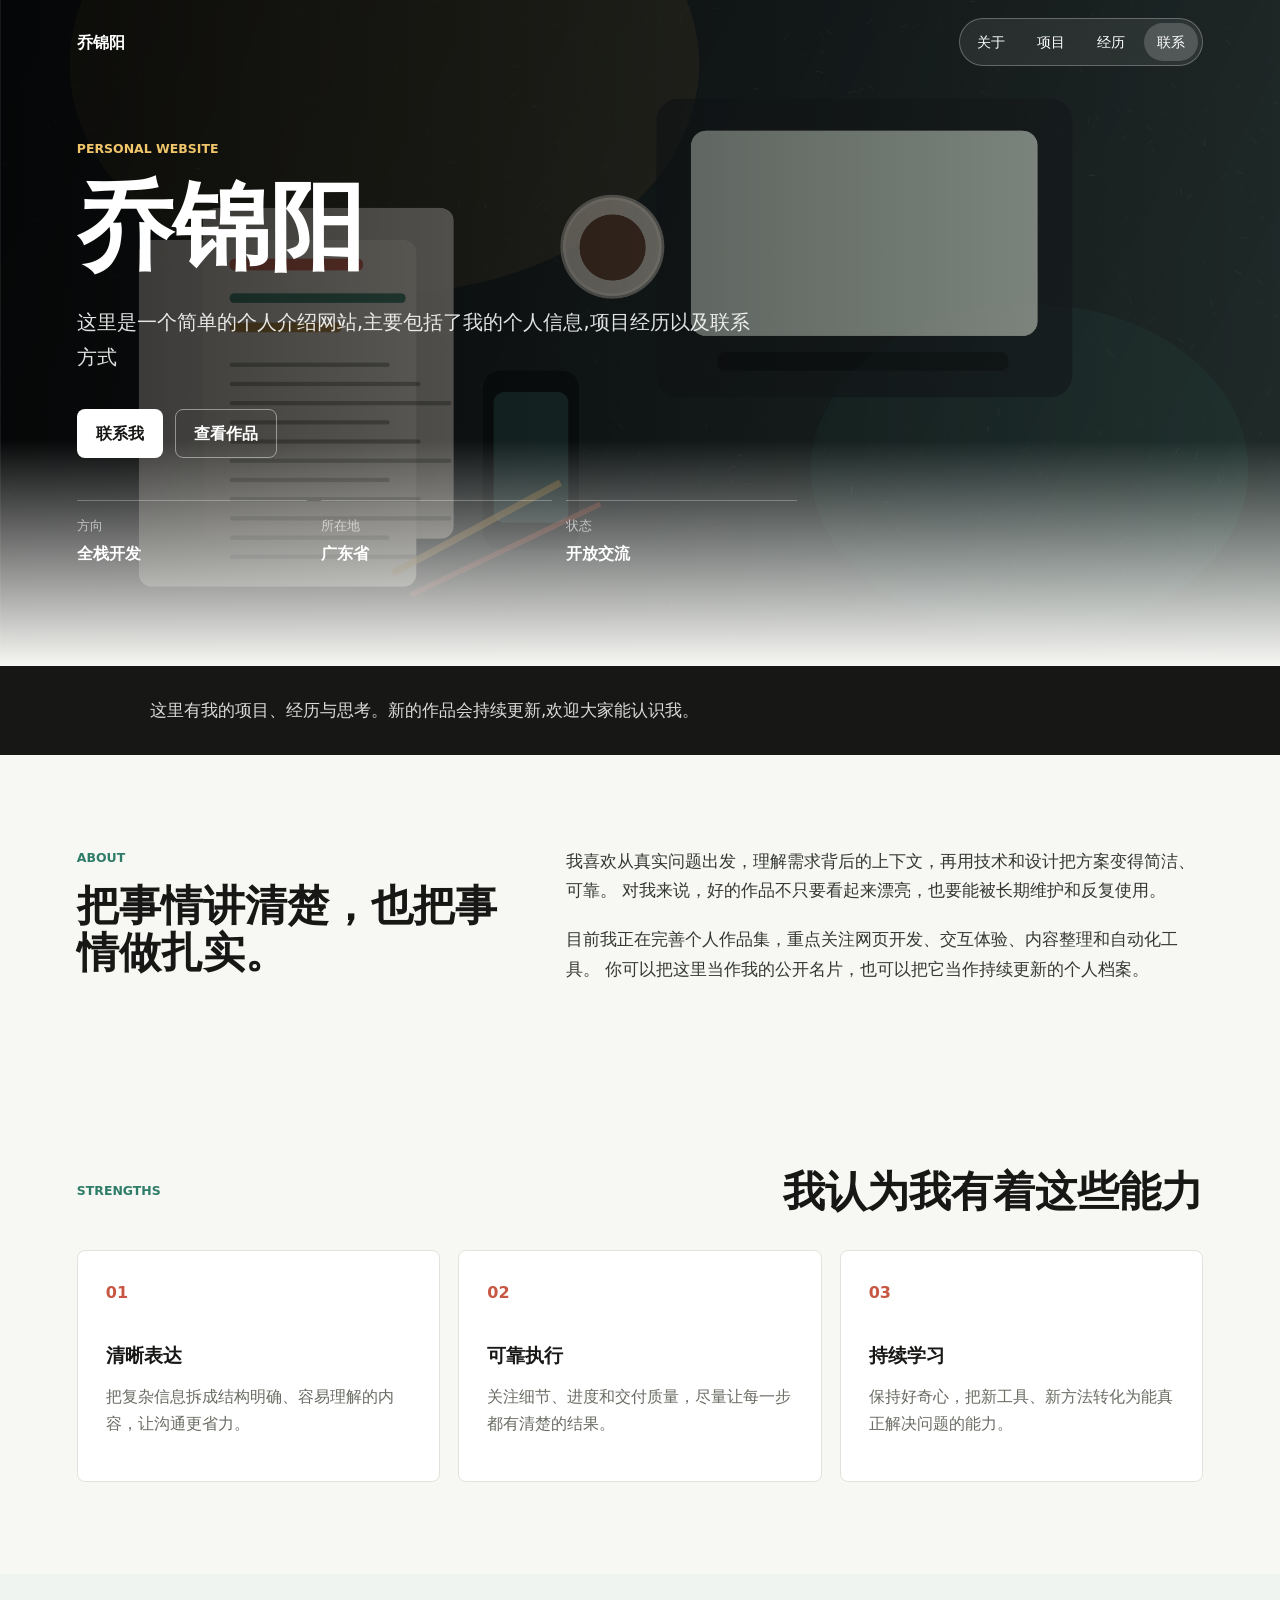
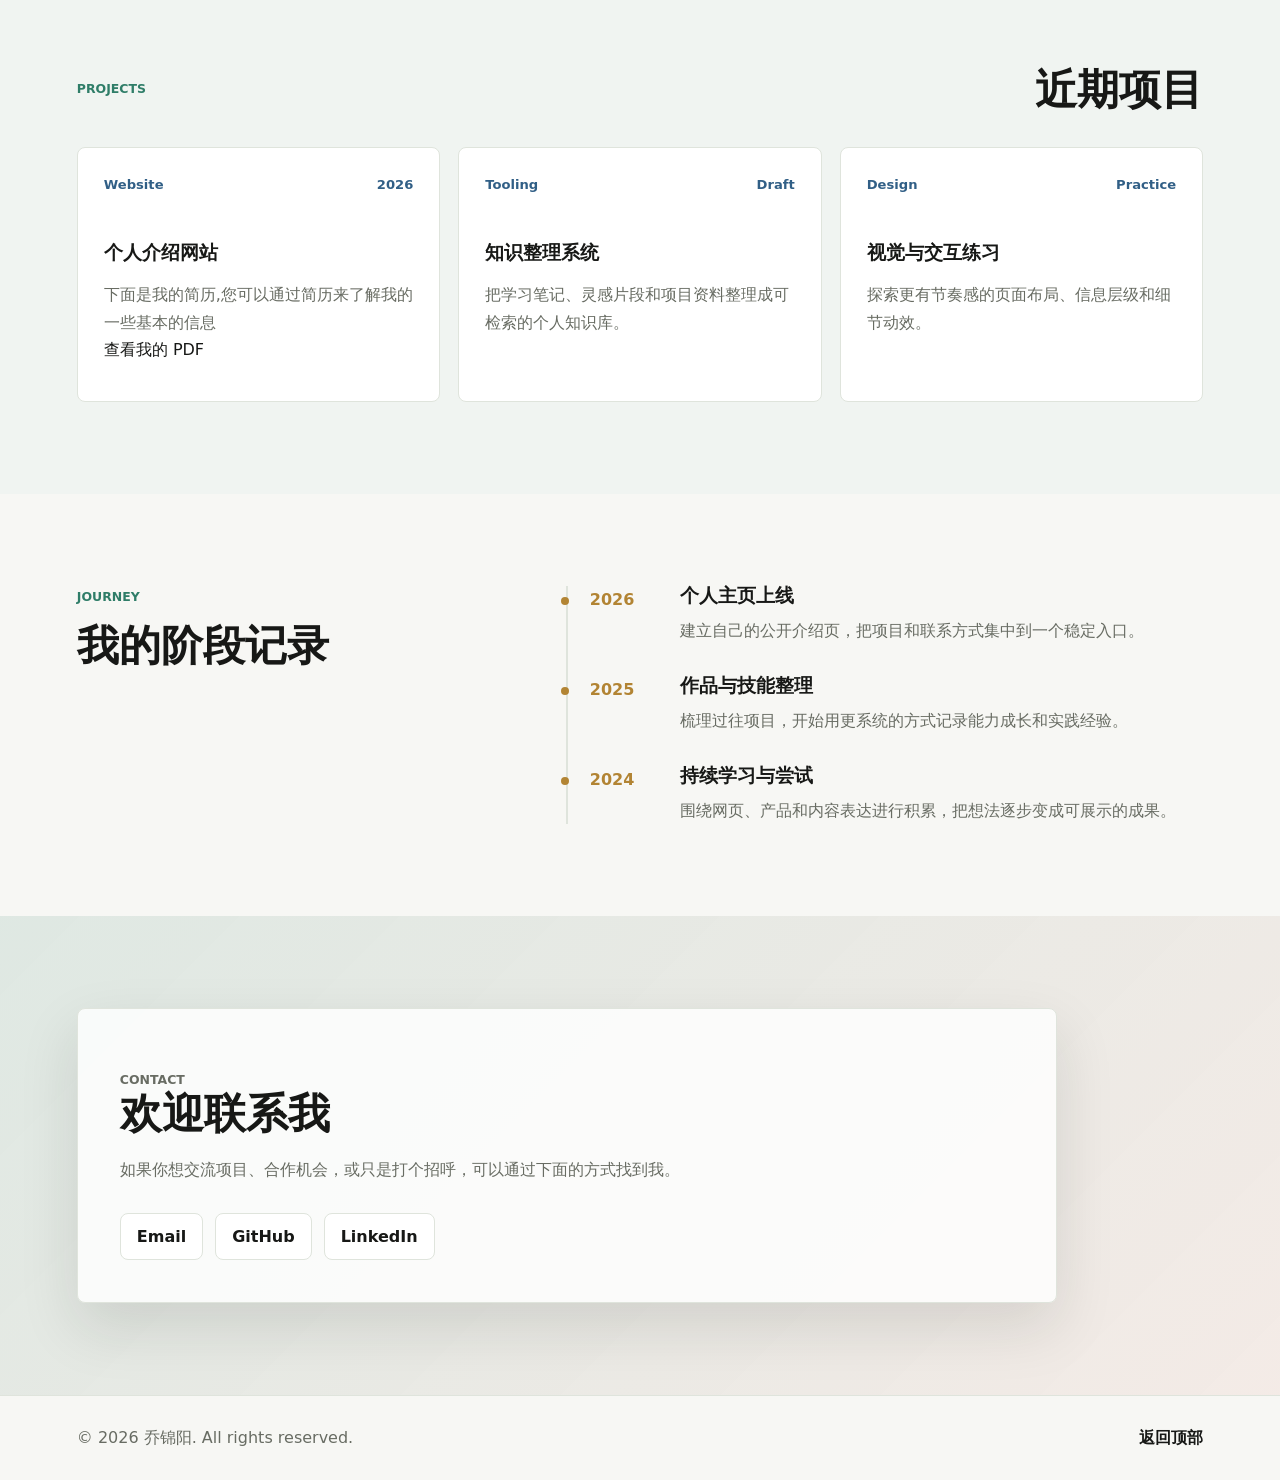
==== index.html @ 8ae3326e "修改文字" ====
<!doctype html>
<html lang="zh-CN">
  <head>
    <meta charset="UTF-8" />
    <meta name="viewport" content="width=device-width, initial-scale=1.0" />
    <meta
      name="description"
      content="乔锦阳的个人介绍网站，展示个人简介、项目经历和联系方式。"
    />
    <title>乔锦阳 | 个人介绍</title>
    <link rel="stylesheet" href="styles.css" />
  </head>
  <body>
    <header class="site-header">
      <a class="brand" href="#top" aria-label="回到首页">乔锦阳</a>
      <nav class="site-nav" aria-label="主导航">
        <a href="#about">关于</a>
        <a href="#projects">项目</a>
        <a href="#journey">经历</a>
        <a href="#contact">联系</a>
      </nav>
    </header>

    <main id="top">
      <section class="hero" aria-labelledby="hero-title">
        <div class="hero__content">
          <p class="eyebrow">Personal Website</p>
          <h1 id="hero-title">乔锦阳</h1>
          <p class="hero__lead">
            这里是一个简单的个人介绍网站,主要包括了我的个人信息,项目经历以及联系方式
          </p>
          <div class="hero__actions" aria-label="主要操作">
            <a class="button button--primary" href="#contact">联系我</a>
            <a class="button button--ghost" href="#projects">查看作品</a>
          </div>
          <dl class="quick-facts" aria-label="个人概览">
            <div>
              <dt>方向</dt>
              <dd>全栈开发</dd>
            </div>
            <div>
              <dt>所在地</dt>
              <dd>广东省</dd>
            </div>
            <div>
              <dt>状态</dt>
              <dd>开放交流</dd>
            </div>
          </dl>
        </div>
      </section>

      <section class="intro-band" aria-label="一句话介绍">
        <p>
          这里有我的项目、经历与思考。新的作品会持续更新,欢迎大家能认识我。
        </p>
      </section>

      <section class="section section--split" id="about" aria-labelledby="about-title">
        <div>
          <p class="section-kicker">About</p>
          <h2 id="about-title">把事情讲清楚，也把事情做扎实。</h2>
        </div>
        <div class="prose">
          <p>
            我喜欢从真实问题出发，理解需求背后的上下文，再用技术和设计把方案变得简洁、可靠。
            对我来说，好的作品不只要看起来漂亮，也要能被长期维护和反复使用。
          </p>
          <p>
            目前我正在完善个人作品集，重点关注网页开发、交互体验、内容整理和自动化工具。
            你可以把这里当作我的公开名片，也可以把它当作持续更新的个人档案。
          </p>
        </div>
      </section>

      <section class="section" aria-labelledby="strength-title">
        <div class="section-heading">
          <p class="section-kicker">Strengths</p>
          <h2 id="strength-title">我认为我有着这些能力</h2>
        </div>
        <div class="feature-grid">
          <article class="feature-card">
            <span class="card-number">01</span>
            <h3>清晰表达</h3>
            <p>把复杂信息拆成结构明确、容易理解的内容，让沟通更省力。</p>
          </article>
          <article class="feature-card">
            <span class="card-number">02</span>
            <h3>可靠执行</h3>
            <p>关注细节、进度和交付质量，尽量让每一步都有清楚的结果。</p>
          </article>
          <article class="feature-card">
            <span class="card-number">03</span>
            <h3>持续学习</h3>
            <p>保持好奇心，把新工具、新方法转化为能真正解决问题的能力。</p>
          </article>
        </div>
      </section>

      <section class="section section--muted" id="projects" aria-labelledby="projects-title">
        <div class="section-heading">
          <p class="section-kicker">Projects</p>
          <h2 id="projects-title">近期项目</h2>
        </div>
        <div class="project-list">
          <article class="project-card">
            <div class="project-card__meta">
              <span>Website</span>
              <span>2026</span>
            </div>
            <h3>个人介绍网站</h3>
            <p>下面是我的简历,您可以通过简历来了解我的一些基本的信息</p>
             <a class="project-button" href="assets/files/乔锦阳-简历.pdf" target="_blank" rel="noreferrer">
    查看我的 PDF
  </a>
          </article>
          <article class="project-card">
            <div class="project-card__meta">
              <span>Tooling</span>
              <span>Draft</span>
            </div>
            <h3>知识整理系统</h3>
            <p>把学习笔记、灵感片段和项目资料整理成可检索的个人知识库。</p>
          </article>
          <article class="project-card">
            <div class="project-card__meta">
              <span>Design</span>
              <span>Practice</span>
            </div>
            <h3>视觉与交互练习</h3>
            <p>探索更有节奏感的页面布局、信息层级和细节动效。</p>
          </article>
        </div>
      </section>

      <section class="section section--split" id="journey" aria-labelledby="journey-title">
        <div>
          <p class="section-kicker">Journey</p>
          <h2 id="journey-title">我的阶段记录</h2>
        </div>
        <ol class="timeline">
          <li>
            <time datetime="2026">2026</time>
            <div>
              <h3>个人主页上线</h3>
              <p>建立自己的公开介绍页，把项目和联系方式集中到一个稳定入口。</p>
            </div>
          </li>
          <li>
            <time datetime="2025">2025</time>
            <div>
              <h3>作品与技能整理</h3>
              <p>梳理过往项目，开始用更系统的方式记录能力成长和实践经验。</p>
            </div>
          </li>
          <li>
            <time datetime="2024">2024</time>
            <div>
              <h3>持续学习与尝试</h3>
              <p>围绕网页、产品和内容表达进行积累，把想法逐步变成可展示的成果。</p>
            </div>
          </li>
        </ol>
      </section>

      <section class="contact-section" id="contact" aria-labelledby="contact-title">
        <div class="contact-panel">
          <p class="section-kicker">Contact</p>
          <h2 id="contact-title">欢迎联系我</h2>
          <p>
            如果你想交流项目、合作机会，或只是打个招呼，可以通过下面的方式找到我。
          </p>
          <div class="contact-links" aria-label="联系方式">
            <a href="mailto:hello@example.com">Email</a>
            <a href="https://github.com/yourname" target="_blank" rel="noreferrer">GitHub</a>
            <a href="https://www.linkedin.com/" target="_blank" rel="noreferrer">LinkedIn</a>
          </div>
        </div>
      </section>
    </main>

    <footer class="site-footer">
      <p>© <span id="year">2026</span> 乔锦阳. All rights reserved.</p>
      <a href="#top">返回顶部</a>
    </footer>

    <script src="script.js"></script>
  </body>
</html>
---- styles.css ----
:root {
  color-scheme: light;
  --ink: #171816;
  --ink-soft: #343832;
  --muted: #686c63;
  --paper: #f7f7f4;
  --surface: #ffffff;
  --surface-strong: #f0f4f1;
  --line: #dfe4dc;
  --green: #2f7d68;
  --coral: #c75642;
  --gold: #b28433;
  --blue: #315f86;
  --shadow: 0 24px 60px rgba(24, 31, 28, 0.12);
}

* {
  box-sizing: border-box;
}

html {
  scroll-behavior: smooth;
}

body {
  margin: 0;
  background: var(--paper);
  color: var(--ink);
  font-family:
    Inter,
    "Noto Sans SC",
    "Microsoft YaHei",
    system-ui,
    -apple-system,
    BlinkMacSystemFont,
    "Segoe UI",
    sans-serif;
  line-height: 1.7;
}

body::selection {
  background: rgba(47, 125, 104, 0.22);
}

a {
  color: inherit;
  text-decoration: none;
}

img {
  display: block;
  max-width: 100%;
}

.site-header {
  position: fixed;
  z-index: 20;
  top: 0;
  left: 0;
  right: 0;
  display: flex;
  align-items: center;
  justify-content: space-between;
  gap: 24px;
  padding: 18px 6vw;
  color: #fff;
  transition:
    background 180ms ease,
    color 180ms ease,
    box-shadow 180ms ease;
}

.site-header.is-scrolled {
  background: rgba(255, 255, 255, 0.92);
  color: var(--ink);
  box-shadow: 0 10px 30px rgba(29, 35, 32, 0.08);
  backdrop-filter: blur(14px);
}

.brand {
  font-size: 1rem;
  font-weight: 800;
}

.site-nav {
  display: flex;
  align-items: center;
  gap: 6px;
  padding: 4px;
  border: 1px solid rgba(255, 255, 255, 0.28);
  border-radius: 999px;
  background: rgba(255, 255, 255, 0.08);
  backdrop-filter: blur(12px);
}

.site-header.is-scrolled .site-nav {
  border-color: var(--line);
  background: rgba(255, 255, 255, 0.7);
}

.site-nav a {
  min-width: 54px;
  padding: 7px 13px;
  border-radius: 999px;
  color: currentColor;
  font-size: 0.9rem;
  text-align: center;
}

.site-nav a.is-active,
.site-nav a:hover {
  background: rgba(255, 255, 255, 0.18);
}

.site-header.is-scrolled .site-nav a.is-active,
.site-header.is-scrolled .site-nav a:hover {
  background: var(--surface-strong);
}

.hero {
  position: relative;
  min-height: 74svh;
  display: flex;
  align-items: center;
  padding: 112px 6vw 72px;
  overflow: hidden;
  color: #fff;
  background:
    linear-gradient(90deg, rgba(0, 0, 0, 0.72), rgba(0, 0, 0, 0.42) 46%, rgba(0, 0, 0, 0.08)),
    url("assets/hero-workspace.png") center / cover no-repeat;
}

.hero::after {
  content: "";
  position: absolute;
  inset: auto 0 0;
  height: 34%;
  background: linear-gradient(180deg, rgba(247, 247, 244, 0), var(--paper));
  pointer-events: none;
}

.hero__content {
  position: relative;
  z-index: 1;
  width: min(860px, 100%);
}

.eyebrow,
.section-kicker {
  margin: 0 0 14px;
  color: var(--green);
  font-size: 0.78rem;
  font-weight: 800;
  text-transform: uppercase;
  letter-spacing: 0;
}

.hero .eyebrow {
  color: #f1c66b;
}

h1,
h2,
h3,
p {
  overflow-wrap: anywhere;
}

h1,
h2,
h3 {
  margin: 0;
  line-height: 1.12;
}

h1 {
  font-size: 6rem;
  font-weight: 900;
}

h2 {
  max-width: 820px;
  font-size: 2.65rem;
  font-weight: 850;
}

h3 {
  font-size: 1.16rem;
  font-weight: 800;
}

.hero__lead {
  max-width: 680px;
  margin: 24px 0 0;
  color: rgba(255, 255, 255, 0.88);
  font-size: 1.28rem;
}

.hero__actions {
  display: flex;
  flex-wrap: wrap;
  gap: 12px;
  margin-top: 34px;
}

.button {
  display: inline-flex;
  align-items: center;
  justify-content: center;
  min-height: 46px;
  padding: 10px 18px;
  border: 1px solid transparent;
  border-radius: 8px;
  font-weight: 800;
}

.button--primary {
  background: #fff;
  color: var(--ink);
}

.button--ghost {
  border-color: rgba(255, 255, 255, 0.44);
  color: #fff;
}

.button:hover,
.contact-links a:hover,
.project-card:hover,
.feature-card:hover {
  transform: translateY(-2px);
}

.quick-facts {
  display: grid;
  grid-template-columns: repeat(3, minmax(0, 1fr));
  gap: 14px;
  max-width: 720px;
  margin: 42px 0 0;
}

.quick-facts div {
  padding-top: 14px;
  border-top: 1px solid rgba(255, 255, 255, 0.28);
}

.quick-facts dt {
  color: rgba(255, 255, 255, 0.62);
  font-size: 0.82rem;
}

.quick-facts dd {
  margin: 3px 0 0;
  color: #fff;
  font-weight: 800;
}

.intro-band {
  display: grid;
  place-items: center;
  padding: 30px 6vw;
  background: var(--ink);
  color: #fff;
}

.intro-band p {
  width: min(980px, 100%);
  margin: 0;
  color: rgba(255, 255, 255, 0.84);
  font-size: 1.05rem;
}

.section {
  padding: 92px 6vw;
}

.section--split {
  display: grid;
  grid-template-columns: minmax(240px, 0.8fr) minmax(320px, 1.2fr);
  gap: 64px;
  align-items: start;
}

.section--muted {
  background: var(--surface-strong);
}

.section-heading {
  display: flex;
  align-items: end;
  justify-content: space-between;
  gap: 24px;
  margin-bottom: 34px;
}

.prose p {
  margin: 0 0 20px;
  color: var(--ink-soft);
  font-size: 1.08rem;
}

.prose p:last-child {
  margin-bottom: 0;
}

.feature-grid {
  display: grid;
  grid-template-columns: repeat(3, minmax(0, 1fr));
  gap: 18px;
}

.feature-card,
.project-card {
  border: 1px solid var(--line);
  border-radius: 8px;
  background: var(--surface);
  box-shadow: 0 0 0 rgba(0, 0, 0, 0);
  transition:
    transform 180ms ease,
    box-shadow 180ms ease,
    border-color 180ms ease;
}

.feature-card {
  min-height: 230px;
  padding: 28px;
}

.feature-card:hover,
.project-card:hover {
  border-color: rgba(47, 125, 104, 0.28);
  box-shadow: var(--shadow);
}

.card-number {
  display: block;
  margin-bottom: 40px;
  color: var(--coral);
  font-weight: 900;
}

.feature-card p,
.project-card p,
.timeline p,
.contact-panel p {
  color: var(--muted);
}

.project-list {
  display: grid;
  grid-template-columns: repeat(3, minmax(0, 1fr));
  gap: 18px;
}

.project-card {
  min-height: 255px;
  padding: 26px;
}

.project-card__meta {
  display: flex;
  justify-content: space-between;
  gap: 16px;
  margin-bottom: 46px;
  color: var(--blue);
  font-size: 0.82rem;
  font-weight: 800;
}

.project-card p {
  margin: 18px 0 0;
}

.timeline {
  display: grid;
  gap: 0;
  margin: 0;
  padding: 0;
  list-style: none;
}

.timeline li {
  display: grid;
  grid-template-columns: 88px minmax(0, 1fr);
  gap: 24px;
  padding: 0 0 32px;
  border-left: 2px solid var(--line);
}

.timeline li:last-child {
  padding-bottom: 0;
}

.timeline time {
  position: relative;
  left: -2px;
  display: block;
  padding-left: 24px;
  color: var(--gold);
  font-weight: 900;
}

.timeline time::before {
  content: "";
  position: absolute;
  top: 11px;
  left: -5px;
  width: 8px;
  height: 8px;
  border-radius: 999px;
  background: var(--gold);
}

.timeline p {
  margin: 10px 0 0;
}

.contact-section {
  padding: 92px 6vw;
  background:
    linear-gradient(135deg, rgba(47, 125, 104, 0.12), rgba(199, 86, 66, 0.08)),
    var(--paper);
}

.contact-panel {
  max-width: 980px;
  padding: 42px;
  border: 1px solid var(--line);
  border-radius: 8px;
  background: rgba(255, 255, 255, 0.82);
  box-shadow: var(--shadow);
}

.contact-panel p {
  max-width: 660px;
  margin: 18px 0 0;
}

.contact-links {
  display: flex;
  flex-wrap: wrap;
  gap: 12px;
  margin-top: 30px;
}

.contact-links a {
  display: inline-flex;
  align-items: center;
  justify-content: center;
  min-height: 44px;
  padding: 9px 16px;
  border: 1px solid var(--line);
  border-radius: 8px;
  background: var(--surface);
  color: var(--ink);
  font-weight: 800;
  transition:
    transform 180ms ease,
    border-color 180ms ease;
}

.contact-links a:hover {
  border-color: var(--green);
}

.site-footer {
  display: flex;
  align-items: center;
  justify-content: space-between;
  gap: 20px;
  padding: 28px 6vw;
  border-top: 1px solid var(--line);
  color: var(--muted);
}

.site-footer p {
  margin: 0;
}

.site-footer a {
  color: var(--ink);
  font-weight: 800;
}

@media (max-width: 900px) {
  .site-header {
    align-items: flex-start;
    flex-direction: column;
    gap: 12px;
    padding: 14px 5vw;
  }

  .site-nav {
    width: 100%;
    overflow-x: auto;
    justify-content: space-between;
  }

  .hero {
    min-height: 78svh;
    padding: 146px 5vw 58px;
    background-position: 55% center;
  }

  h1 {
    font-size: 4rem;
  }

  h2 {
    font-size: 2.05rem;
  }

  .hero__lead {
    font-size: 1.12rem;
  }

  .section,
  .contact-section {
    padding: 68px 5vw;
  }

  .section--split {
    grid-template-columns: 1fr;
    gap: 28px;
  }

  .feature-grid,
  .project-list {
    grid-template-columns: 1fr;
  }

  .feature-card,
  .project-card {
    min-height: auto;
  }
}

@media (max-width: 560px) {
  .site-nav a {
    min-width: 48px;
    padding-inline: 10px;
    font-size: 0.84rem;
  }

  .hero {
    min-height: 82svh;
    padding-top: 142px;
  }

  h1 {
    font-size: 3rem;
  }

  h2 {
    font-size: 1.65rem;
  }

  .quick-facts {
    grid-template-columns: 1fr;
    gap: 10px;
  }

  .button,
  .contact-links a {
    width: 100%;
  }

  .timeline li {
    grid-template-columns: 72px minmax(0, 1fr);
    gap: 16px;
  }

  .contact-panel {
    padding: 28px;
  }

  .site-footer {
    align-items: flex-start;
    flex-direction: column;
  }
}

@media (prefers-reduced-motion: reduce) {
  *,
  *::before,
  *::after {
    scroll-behavior: auto !important;
    transition: none !important;
  }
}
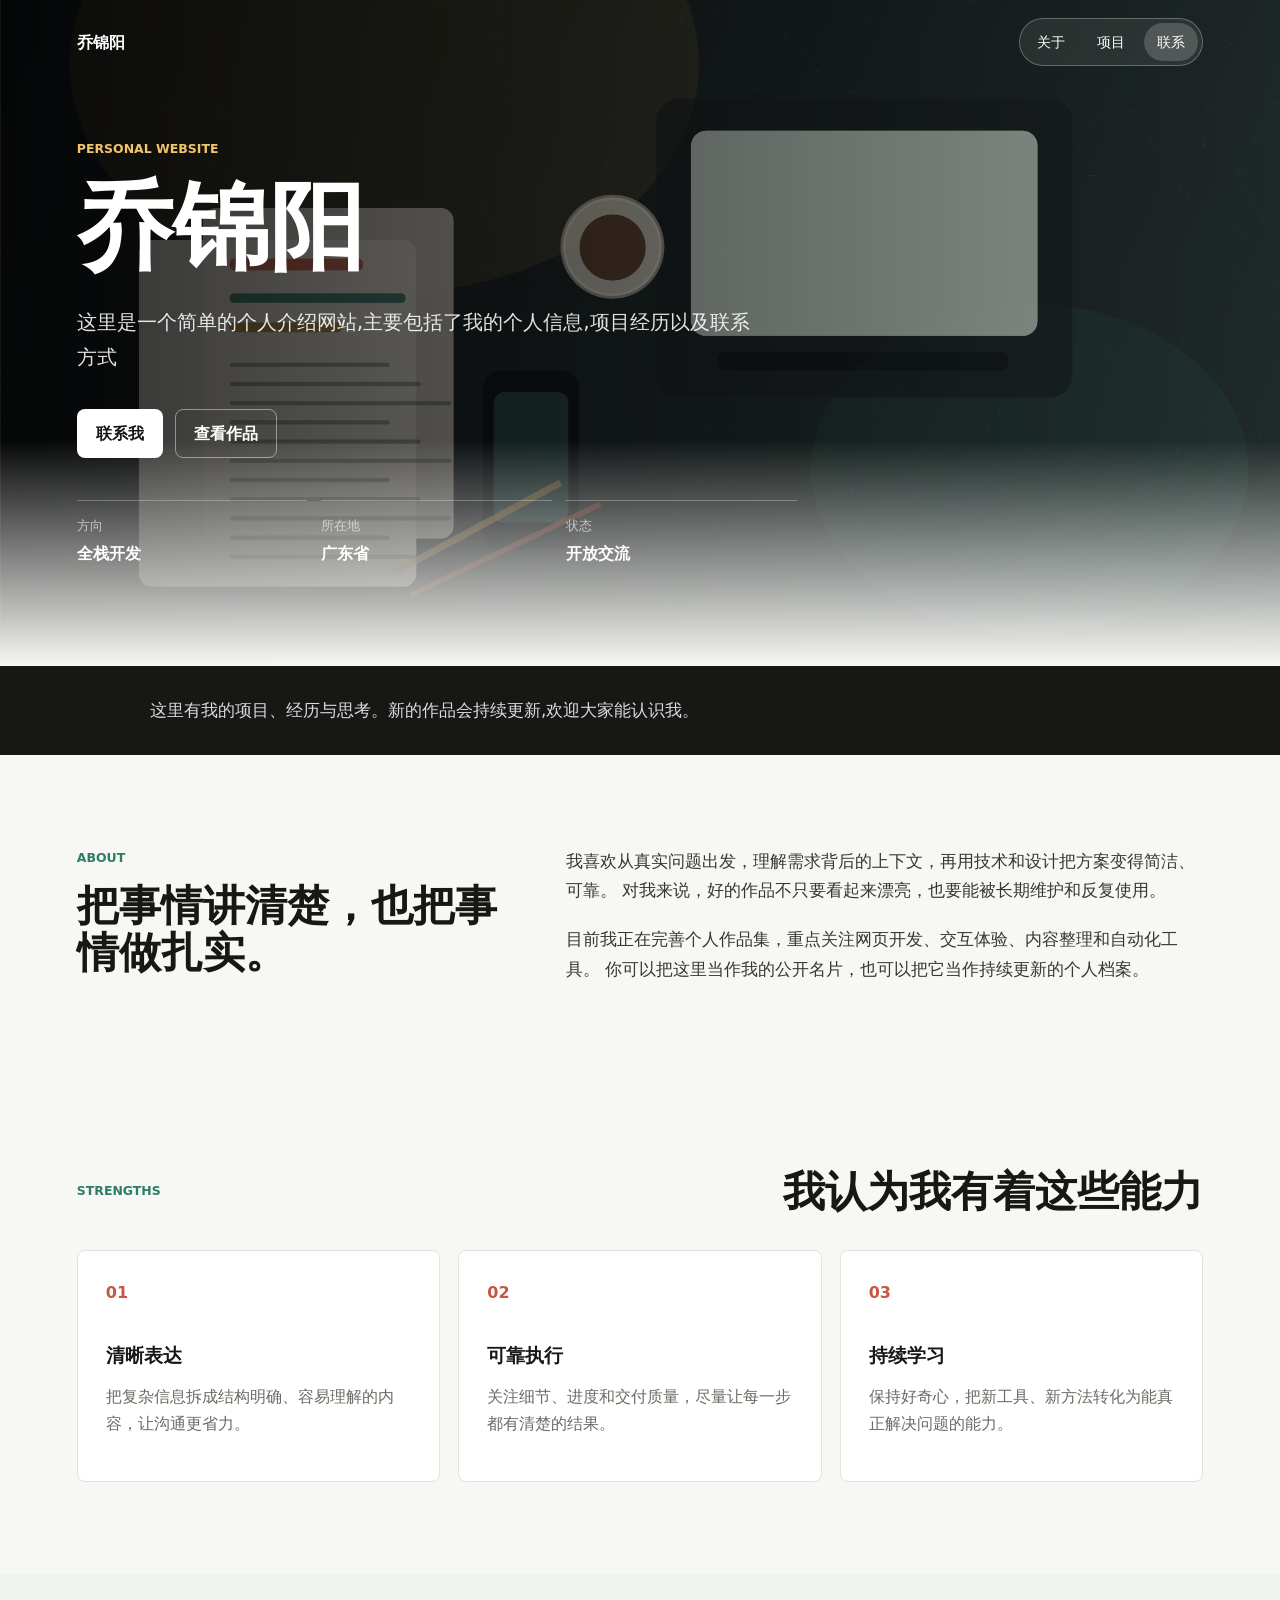
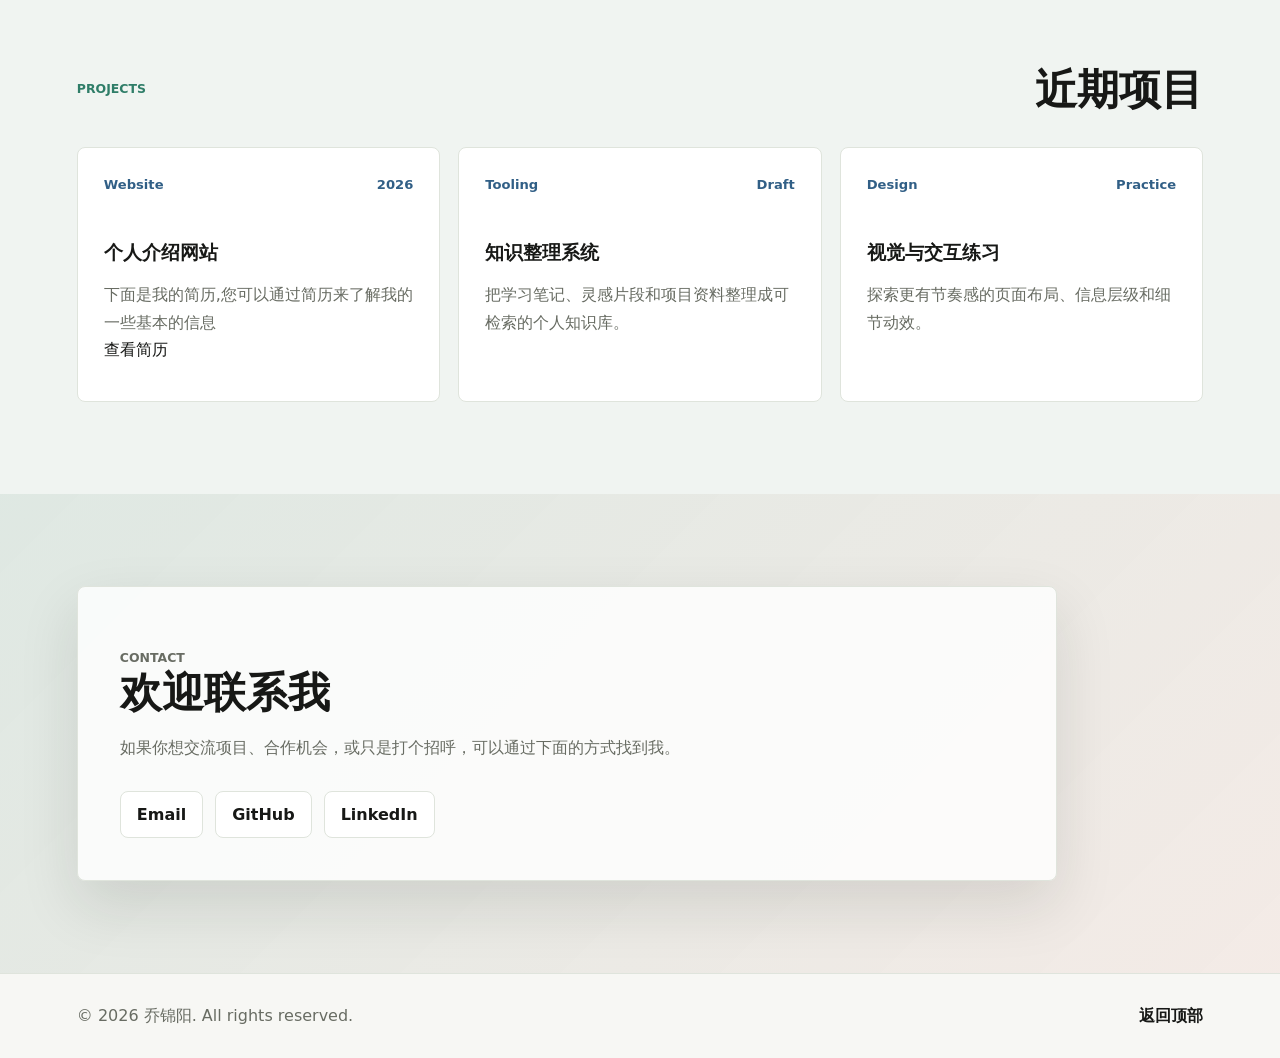
==== commit dfde8684: "Remove journey section" ====
--- a/index.html
+++ b/index.html
@@ -16,7 +16,6 @@
       <nav class="site-nav" aria-label="主导航">
         <a href="#about">关于</a>
         <a href="#projects">项目</a>
-        <a href="#journey">经历</a>
         <a href="#contact">联系</a>
       </nav>
     </header>
@@ -111,7 +110,7 @@
             <h3>个人介绍网站</h3>
             <p>下面是我的简历,您可以通过简历来了解我的一些基本的信息</p>
              <a class="project-button" href="assets/files/乔锦阳-简历.pdf" target="_blank" rel="noreferrer">
-    查看我的 PDF
+    查看简历
   </a>
           </article>
           <article class="project-card">
@@ -131,36 +130,6 @@
             <p>探索更有节奏感的页面布局、信息层级和细节动效。</p>
           </article>
         </div>
-      </section>
-
-      <section class="section section--split" id="journey" aria-labelledby="journey-title">
-        <div>
-          <p class="section-kicker">Journey</p>
-          <h2 id="journey-title">我的阶段记录</h2>
-        </div>
-        <ol class="timeline">
-          <li>
-            <time datetime="2026">2026</time>
-            <div>
-              <h3>个人主页上线</h3>
-              <p>建立自己的公开介绍页，把项目和联系方式集中到一个稳定入口。</p>
-            </div>
-          </li>
-          <li>
-            <time datetime="2025">2025</time>
-            <div>
-              <h3>作品与技能整理</h3>
-              <p>梳理过往项目，开始用更系统的方式记录能力成长和实践经验。</p>
-            </div>
-          </li>
-          <li>
-            <time datetime="2024">2024</time>
-            <div>
-              <h3>持续学习与尝试</h3>
-              <p>围绕网页、产品和内容表达进行积累，把想法逐步变成可展示的成果。</p>
-            </div>
-          </li>
-        </ol>
       </section>
 
       <section class="contact-section" id="contact" aria-labelledby="contact-title">
--- a/styles.css
+++ b/styles.css
@@ -341,7 +341,6 @@
 
 .feature-card p,
 .project-card p,
-.timeline p,
 .contact-panel p {
   color: var(--muted);
 }
@@ -369,50 +368,6 @@
 
 .project-card p {
   margin: 18px 0 0;
-}
-
-.timeline {
-  display: grid;
-  gap: 0;
-  margin: 0;
-  padding: 0;
-  list-style: none;
-}
-
-.timeline li {
-  display: grid;
-  grid-template-columns: 88px minmax(0, 1fr);
-  gap: 24px;
-  padding: 0 0 32px;
-  border-left: 2px solid var(--line);
-}
-
-.timeline li:last-child {
-  padding-bottom: 0;
-}
-
-.timeline time {
-  position: relative;
-  left: -2px;
-  display: block;
-  padding-left: 24px;
-  color: var(--gold);
-  font-weight: 900;
-}
-
-.timeline time::before {
-  content: "";
-  position: absolute;
-  top: 11px;
-  left: -5px;
-  width: 8px;
-  height: 8px;
-  border-radius: 999px;
-  background: var(--gold);
-}
-
-.timeline p {
-  margin: 10px 0 0;
 }
 
 .contact-section {
@@ -565,11 +520,6 @@
     width: 100%;
   }
 
-  .timeline li {
-    grid-template-columns: 72px minmax(0, 1fr);
-    gap: 16px;
-  }
-
   .contact-panel {
     padding: 28px;
   }
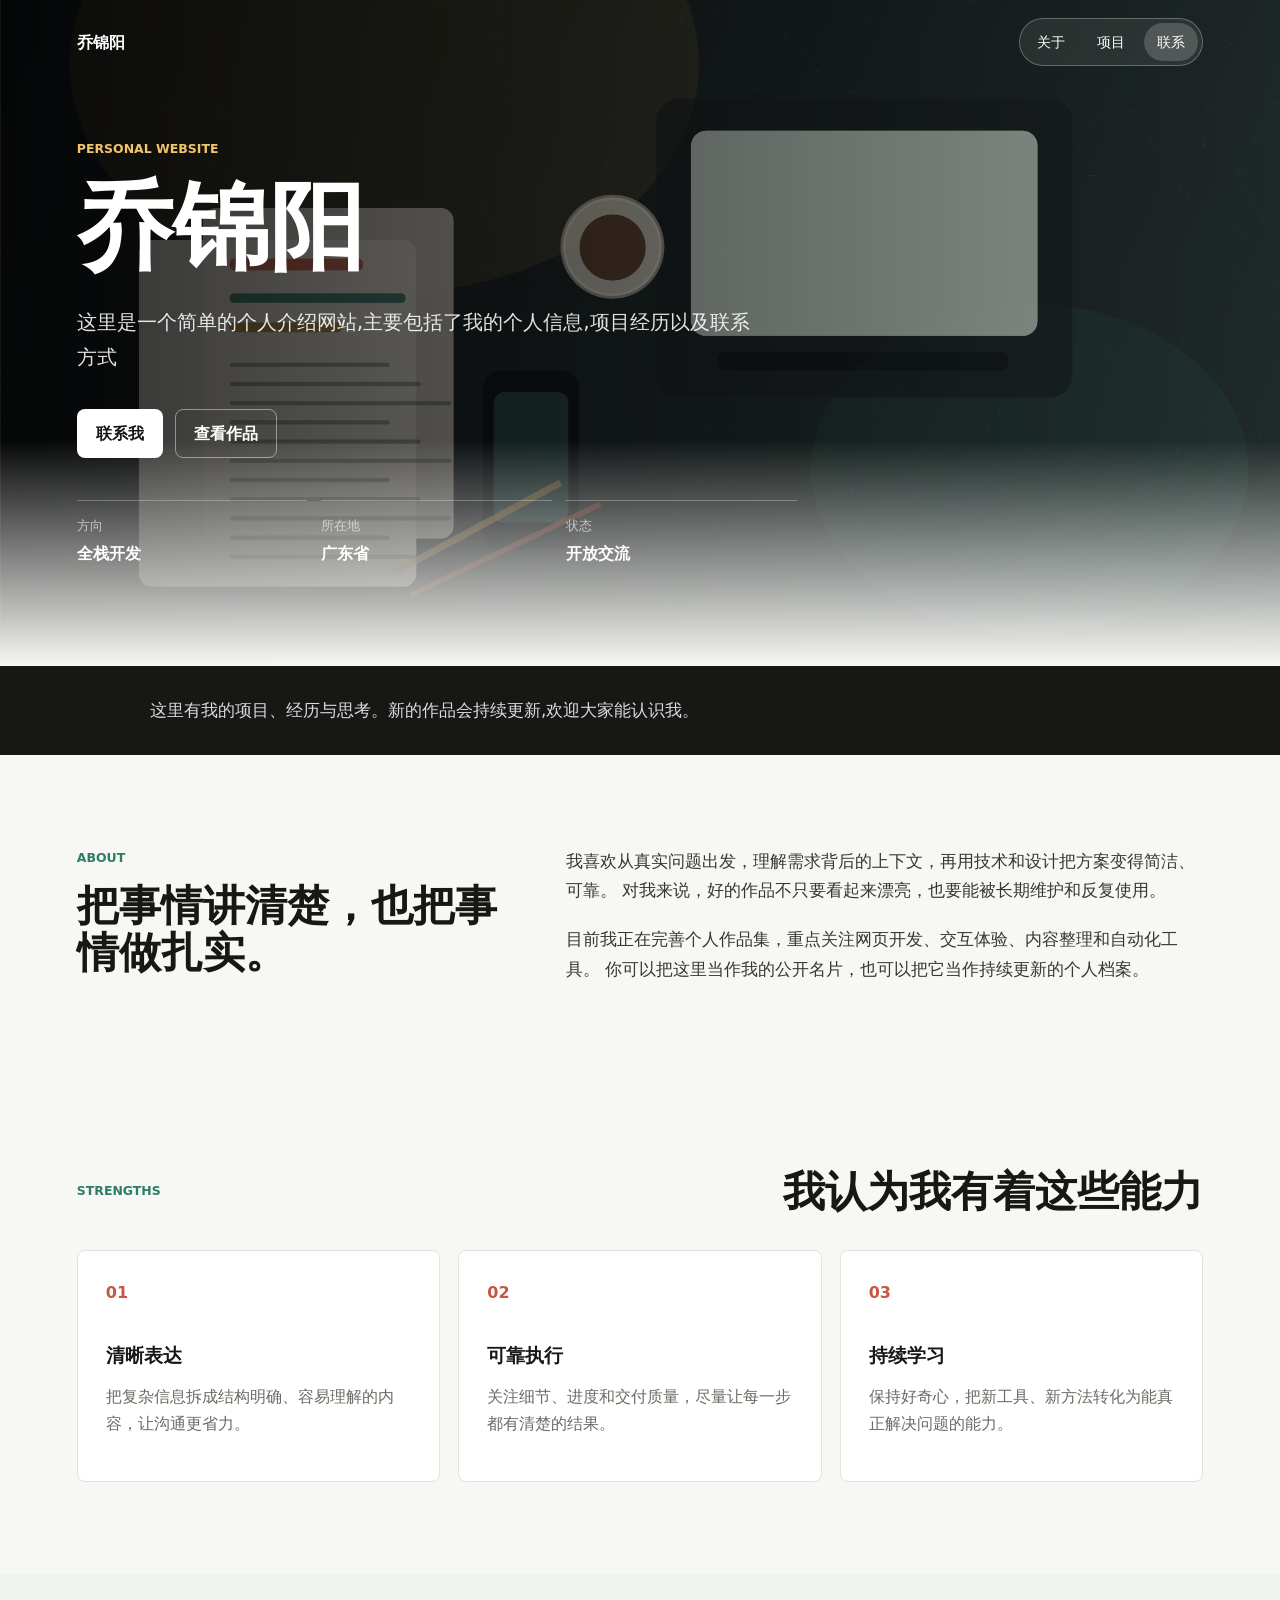
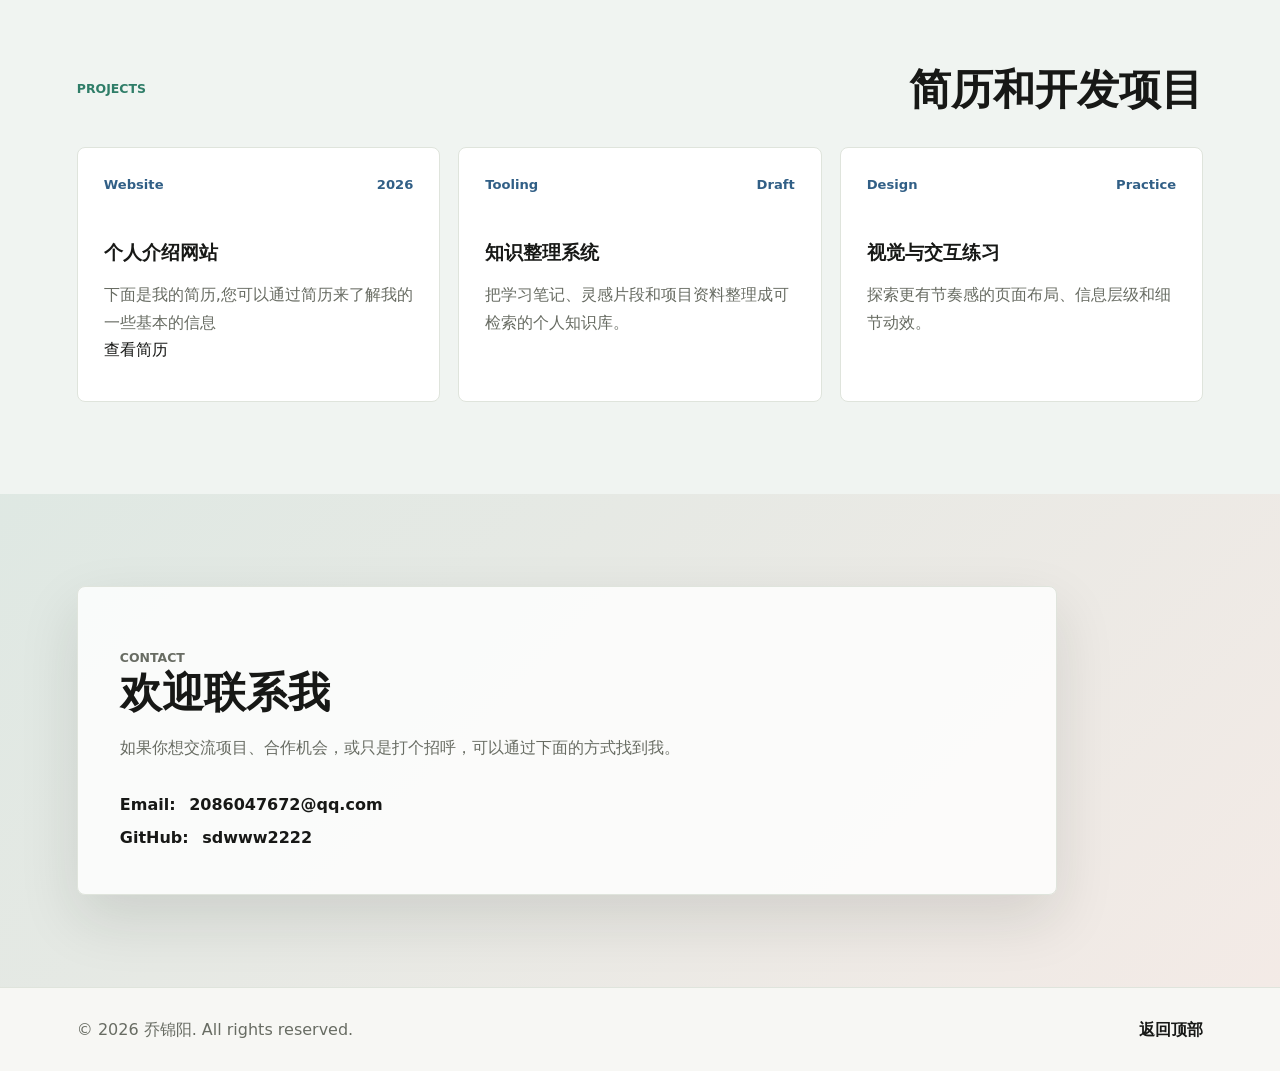
==== commit 01e9a997: "小部分修改" ====
--- a/index.html
+++ b/index.html
@@ -99,7 +99,7 @@
       <section class="section section--muted" id="projects" aria-labelledby="projects-title">
         <div class="section-heading">
           <p class="section-kicker">Projects</p>
-          <h2 id="projects-title">近期项目</h2>
+          <h2 id="projects-title">简历和开发项目</h2>
         </div>
         <div class="project-list">
           <article class="project-card">
@@ -139,10 +139,9 @@
           <p>
             如果你想交流项目、合作机会，或只是打个招呼，可以通过下面的方式找到我。
           </p>
-          <div class="contact-links" aria-label="联系方式">
-            <a href="mailto:hello@example.com">Email</a>
-            <a href="https://github.com/yourname" target="_blank" rel="noreferrer">GitHub</a>
-            <a href="https://www.linkedin.com/" target="_blank" rel="noreferrer">LinkedIn</a>
+          <div class="contact-details" aria-label="联系方式">
+            <p><strong>Email:</strong> 2086047672@qq.com</p>
+            <p><strong>GitHub:</strong> sdwww2222</p>
           </div>
         </div>
       </section>
--- a/styles.css
+++ b/styles.css
@@ -225,7 +225,6 @@
 }
 
 .button:hover,
-.contact-links a:hover,
 .project-card:hover,
 .feature-card:hover {
   transform: translateY(-2px);
@@ -391,31 +390,21 @@
   margin: 18px 0 0;
 }
 
-.contact-links {
-  display: flex;
-  flex-wrap: wrap;
-  gap: 12px;
+.contact-details {
+  display: grid;
+  gap: 6px;
   margin-top: 30px;
 }
 
-.contact-links a {
-  display: inline-flex;
-  align-items: center;
-  justify-content: center;
-  min-height: 44px;
-  padding: 9px 16px;
-  border: 1px solid var(--line);
-  border-radius: 8px;
-  background: var(--surface);
+.contact-details p {
+  max-width: none;
+  margin: 0;
   color: var(--ink);
   font-weight: 800;
-  transition:
-    transform 180ms ease,
-    border-color 180ms ease;
-}
-
-.contact-links a:hover {
-  border-color: var(--green);
+}
+
+.contact-details strong {
+  margin-right: 8px;
 }
 
 .site-footer {
@@ -515,8 +504,7 @@
     gap: 10px;
   }
 
-  .button,
-  .contact-links a {
+  .button {
     width: 100%;
   }
 
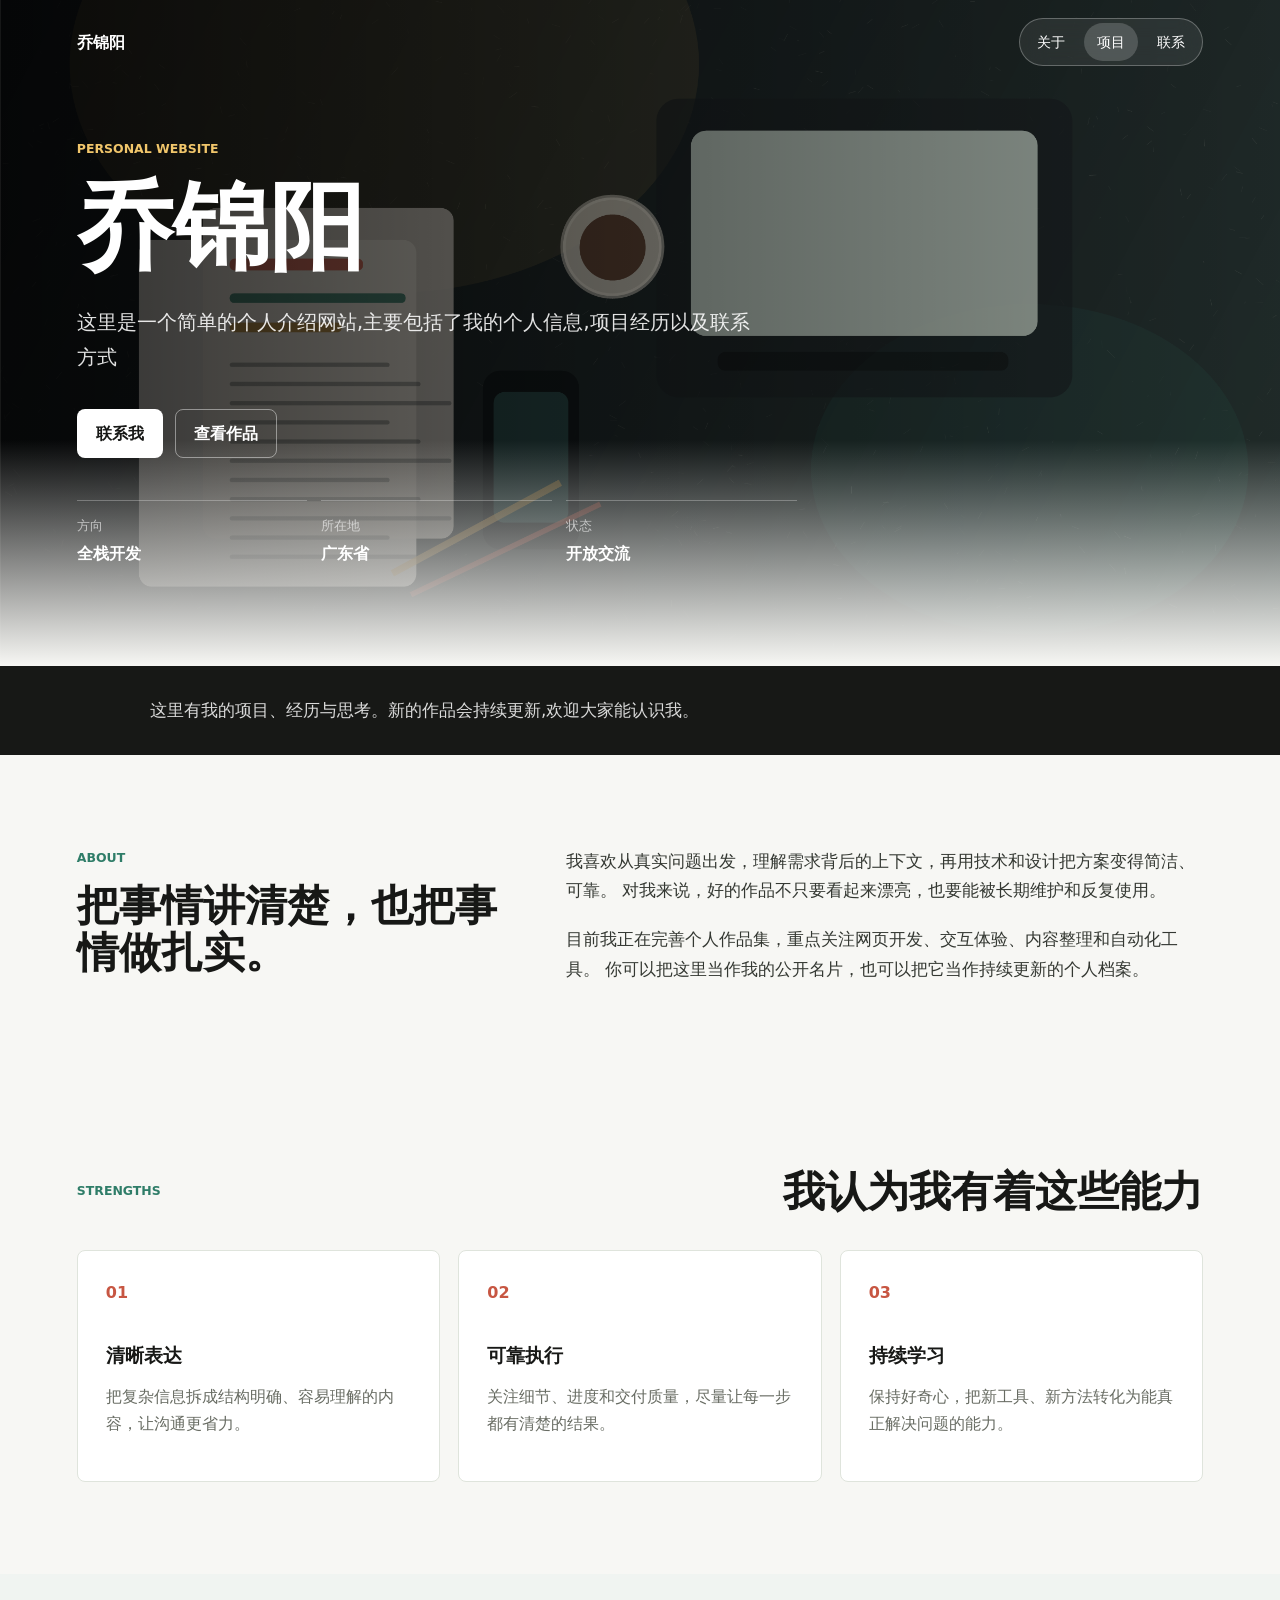
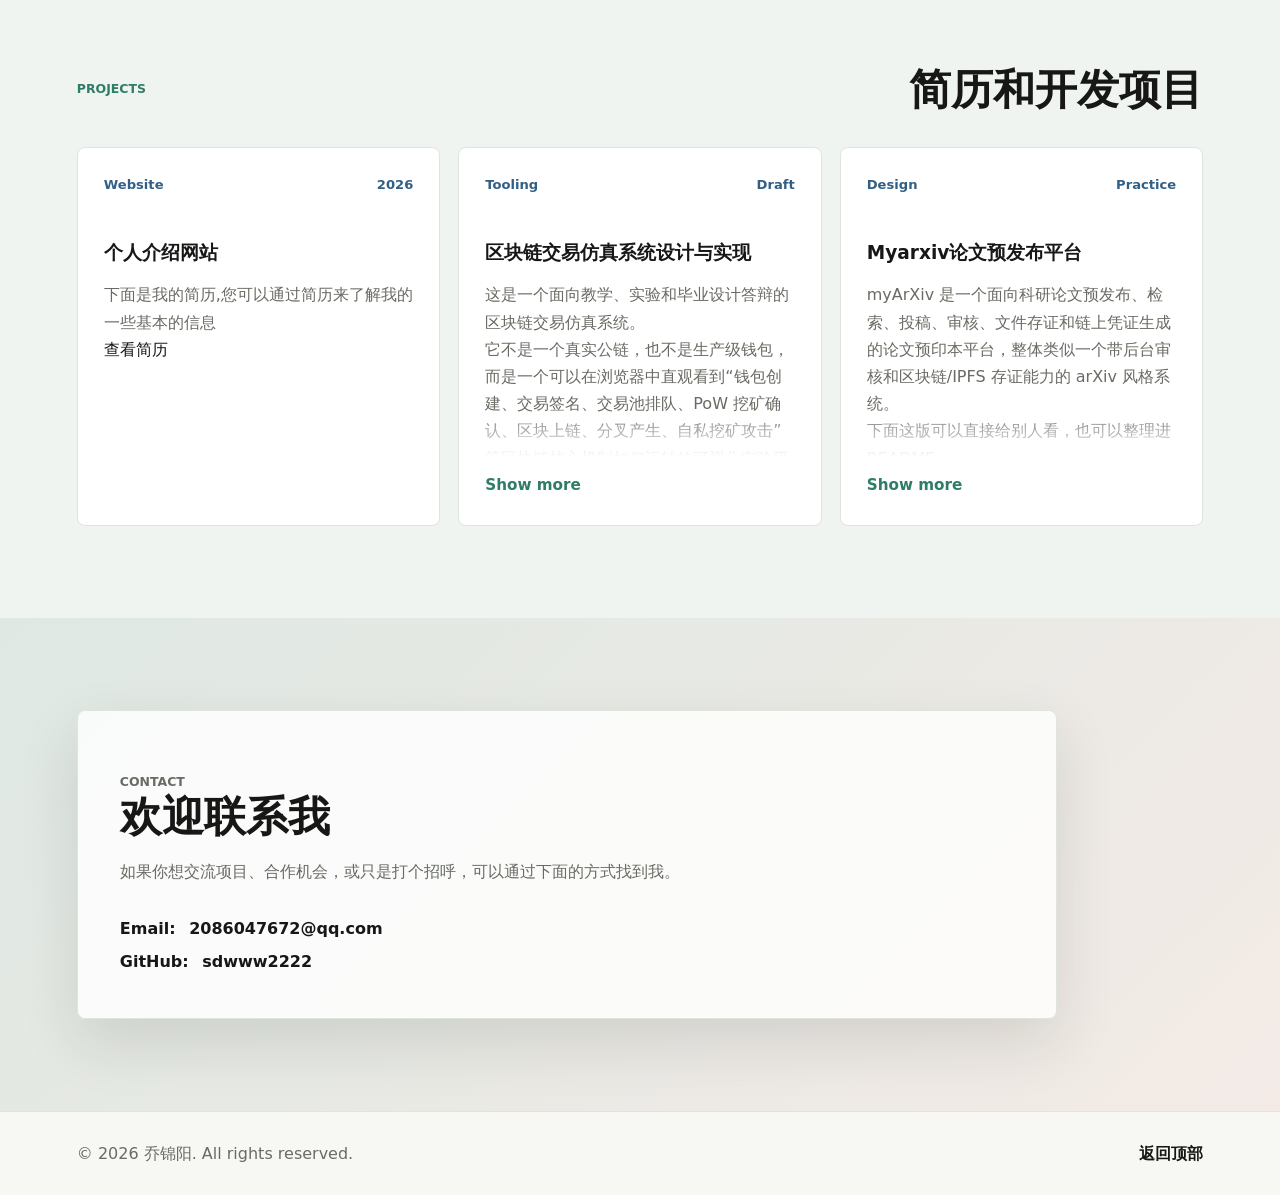
==== commit 9f0234cc: "增加了项目内容" ====
--- a/index.html
+++ b/index.html
@@ -118,16 +118,122 @@
               <span>Tooling</span>
               <span>Draft</span>
             </div>
-            <h3>知识整理系统</h3>
-            <p>把学习笔记、灵感片段和项目资料整理成可检索的个人知识库。</p>
+            <h3>区块链交易仿真系统设计与实现</h3>
+            <p>这是一个面向教学、实验和毕业设计答辩的区块链交易仿真系统。
+它不是一个真实公链，也不是生产级钱包，而是一个可以在浏览器中直观看到“钱包创建、交易签名、交易池排队、PoW 挖矿确认、区块上链、分叉产生、自私挖矿攻击”等区块链核心机制如何运转的可视化实验平台。
+项目介绍文案
+这个项目是一个基于 Vue 3 和 Node.js/Express 开发的区块链交易仿真系统，主要用于演示区块链从交易产生到区块确认的完整过程。系统内置钱包、交易、mempool、PoW 挖矿、区块链浏览、分叉处理和自私挖矿实验等功能，用户可以通过前端页面完成钱包创建、登录、发起交易、查看交易状态、手动挖矿、观察区块生成，并进一步分析区块链在分叉和攻击场景下的行为变化。
+系统的核心目标是把抽象的区块链概念变成可操作、可观察、可演示的流程。普通用户不需要理解底层代码，也可以通过页面看到一笔交易如何被签名、如何进入交易池、如何被矿工打包进新区块、如何获得确认，以及链上出现分叉时主链和孤块是如何被识别的。对于毕业设计或课堂展示来说，这个项目可以作为一个完整的区块链机制演示平台。
+这个项目主要做什么
+它主要模拟了一条简化版区块链网络的运行过程。
+用户首先可以在系统中创建钱包。钱包会生成公钥、私钥和地址，地址由公钥哈希生成，用于标识交易发送方和接收方。创建钱包后，用户可以登录系统并查看自己的余额、地址和交易信息。
+然后用户可以发起交易。系统支持使用私钥对交易进行 ECDSA 数字签名，后端会校验交易签名、地址、余额、nonce、gas 等信息。验证通过的交易不会立刻上链，而是先进入 mempool，也就是待打包交易池。
+接下来，用户可以触发 PoW 挖矿。矿工会从 mempool 中选择交易，按照优先级、gasPrice、nonce 等规则进行排序和打包，然后通过工作量证明计算新区块哈希。当新区块满足难度要求后，系统会把它加入区块链，并更新交易状态、钱包余额和区块高度。
+除了普通交易和挖矿流程，项目还实现了区块链分叉管理。当多个区块在相同高度竞争时，系统可以展示主链、分叉链和孤块，让用户理解为什么区块链需要主链选择机制，以及非主链区块为什么会成为孤块。
+项目中比较有特色的一点是自私挖矿实验。系统允许模拟自私矿工隐藏自己挖出的区块，在合适时机发布私有链，从而影响主链选择和矿工收益。用户可以观察自私矿工和诚实矿工的收益对比、私有链领先数量、分叉变化和孤块产生过程。
+核心功能
+项目包含以下几个核心模块：
+钱包管理
+支持创建系统钱包、生成地址、保存私钥、登录认证、查询余额。
+
+交易处理
+支持创建交易、数字签名、签名验证、nonce 校验、gas 参数、交易优先级和交易状态追踪。
+
+mempool 交易池
+交易提交后先进入 mempool，等待矿工打包。系统可以展示待处理交易，并按照 priority、gasPrice、nonce 等规则决定打包顺序。
+
+PoW 挖矿机制
+模拟工作量证明挖矿，生成新区块，发放矿工奖励，并将交易确认到链上。
+
+区块链浏览
+支持查看区块高度、区块哈希、前一区块哈希、区块内交易、主链区块和非主链区块。
+
+交易生命周期可视化
+可以展示交易从创建、签名、提交、进入 mempool、被打包、被确认的完整流程。
+
+分叉与孤块展示
+系统能够记录和展示分叉区块，区分主链区块和孤块，帮助理解区块链主链选择逻辑。
+
+自私挖矿实验
+支持开启/关闭自私挖矿、设置 gamma 参数、模拟私有链挖矿、发布私有链、比较自私矿工和诚实矿工收益。
+
+实验控制功能
+支持重置链状态、清空 mempool、生成测试数据、一键触发自私挖矿演示场景，方便答辩和课堂演示。
+
+技术架构
+这个项目采用前后端分离架构。
+前端使用 Vue 3 + Vue Router + Vuex + Vite + Axios + Bootstrap，负责页面展示、用户交互、交易创建、钱包管理、区块链可视化和实验操作。
+后端使用 Node.js + Express，负责提供钱包、交易、区块链、挖矿、分叉、自私挖矿和实验控制相关 API。
+核心区块链逻辑主要包括：
+Wallet：钱包、公私钥和地址生成
+Transaction：交易结构、签名和验证
+Mempool：待打包交易池
+Block：区块结构和哈希计算
+Blockchain：主链、挖矿、余额、交易确认、分叉处理
+SelfishMiner：自私挖矿攻击模拟
+系统还使用本地 JSON 文件保存钱包数据和区块链状态，因此服务重启后仍然可以恢复之前的链状态，便于持续演示和调试。</p>
           </article>
           <article class="project-card">
             <div class="project-card__meta">
               <span>Design</span>
               <span>Practice</span>
             </div>
-            <h3>视觉与交互练习</h3>
-            <p>探索更有节奏感的页面布局、信息层级和细节动效。</p>
+            <h3>Myarxiv论文预发布平台</h3>
+            <p>myArXiv 是一个面向科研论文预发布、检索、投稿、审核、文件存证和链上凭证生成的论文预印本平台，整体类似一个带后台审核和区块链/IPFS 存证能力的 arXiv 风格系统。
+下面这版可以直接给别人看，也可以整理进 README。
+项目概述
+myArXiv 是一个论文预发数据库系统，主要用于帮助科研用户在线提交论文、上传论文文件、填写论文元数据、选择学科分类、查看论文详情、检索论文内容，并支持论文版本更新、审核管理、用户权限管理、文件存储和链上存证等完整流程。
+项目不仅包含普通用户使用的前台系统，还包含管理员、学科管理员、审核员使用的后台管理系统，以及基于 Spring Boot / Spring Cloud 的后端服务。整体目标是搭建一个从“论文提交”到“审核发布”再到“公开检索、长期存储、凭证生成”的完整论文预印本平台。
+它解决什么问题
+这个项目想解决的是学术论文在正式发表前的开放共享和可信管理问题。用户可以像使用 arXiv 一样，把自己的论文提前提交到平台中，平台通过学科分类、审核流程、文件管理和版本控制，让论文可以被有序归档、查询和展示。
+同时，项目还引入了 IPFS 和区块链相关能力：论文文件可以通过文件服务进行存储，论文或文件信息可以生成哈希、凭证或链上记录，用来增强论文归档的可信度、可追溯性和防篡改能力。
+主要用户角色
+系统大致面向四类角色：
+普通用户：注册登录后，可以浏览学科分类、搜索论文、提交论文、管理自己的已发布/未发布论文、更新论文版本、查看个人信息和权限申请状态。
+论文作者：在普通用户基础上，重点使用投稿流程，上传论文文件，填写标题、摘要、作者、分类、许可证等元数据，并提交审核。
+审核员：在后台查看待审核论文，对论文进行审核、通过、拒绝、暂缓等处理，也可以查看自己已审核或被拒绝的论文记录。
+管理员/学科管理员：负责用户管理、审核员管理、学科分类管理、权限管理、统计信息查看，以及平台基础数据维护。
+核心功能
+前台用户端主要包括：
+首页学科浏览：按照 Subject 和 Category 展示论文分类，用户可以进入某个分类查看新论文、近期论文或进行搜索。
+用户注册与登录：支持账号登录、邮箱登录、邮箱验证码、忘记密码、重置密码等流程。
+五步投稿流程：项目中投稿流程被拆成 Start、Add Files、Process、Metadata、Preview 五个步骤，覆盖论文提交的主要环节。
+论文文件上传：支持论文文件保存、图片上传、文件下载、文件删除和文件信息更新。
+论文元数据填写：包括论文标题、摘要、作者、学科分类、分类属性、许可证等信息。
+论文列表与详情：用户可以查看论文列表、论文详情、论文文件、论文版本等信息。
+论文检索：支持按分类、关键词或多条件查询论文。
+个人中心：用户可以查看个人资料、已发布论文、未发布论文、权限申请等。
+版本更新：已发布论文可以进行版本更新，保留论文版本历史。
+NFT/链上凭证相关功能：项目中包含证书生成、文件哈希查询、mint 状态更新、链上记录提交等功能入口。
+后台管理端主要包括：
+论文审核管理：审核员可以查看待审核论文，执行通过、拒绝、暂缓、认领审核等操作。
+已审核论文管理：查看已经处理过的论文记录。
+拒绝/暂缓论文管理：管理未通过或被暂缓的论文。
+审核员管理：管理员可以新增、编辑、删除学科审核员。
+学科管理员管理：管理不同学科下的管理员。
+普通用户管理：查看用户列表，冻结、恢复、删除用户账号。
+学科与分类管理：维护 subject、category、category value 等论文分类体系。
+权限申请管理：处理普通用户提交的权限申请。
+角色与权限管理：支持角色、权限、用户角色、用户权限等 RBAC 相关能力。
+统计信息：后台提供论文、用户、审核等平台数据概览。
+技术架构
+项目整体是一个前后端分离、多模块的系统。
+前台用户端位于 develop 目录，使用 Vue 3、Vue Router、Vuex、Element Plus、Axios，并引入 Web3、Ethers 等区块链交互依赖。它负责普通用户看到的 myArXiv 网站，包括首页、投稿、论文列表、论文详情、搜索和用户中心。
+后台管理端位于 background 目录，使用 Vue 3、Vite、TypeScript、Pinia、Element Plus、ECharts。它基于动态路由和角色菜单构建，适合管理员、审核员、学科管理员使用。
+后端主业务服务位于 feature/cloud-myarxiv/myarxiv-project，使用 Spring Boot、Spring Cloud Alibaba、Nacos、OpenFeign、MyBatis-Plus、MySQL、Redis、Web3j。它负责用户、论文、投稿、审核、分类、权限、通知、统计、链上记录等核心业务。
+文件服务位于 feature/cloud-myarxiv/myarxiv-document，主要负责文件上传、下载、IPFS 存储等能力，依赖 java-ipfs-http-client。
+公共模块和服务接口模块包括 myarxiv-common 和 myarxiv-feignapi，用于放置通用响应结构、公共实体、Feign 接口等内容。
+数据设计
+数据库中包含比较完整的论文平台数据模型，例如：
+user 用户表、role 角色表、privilege 权限表、user_role 用户角色表、paper 论文表、submission 投稿表、paper_file 论文文件表、submission_file 投稿文件表、paper_audit 论文审核表、category 分类表、subject 学科表、license 许可证表、endorsement 背书表、file_md5 文件哈希表、permission_application 权限申请表、user_onchain_audit 链上审核记录表等。
+这说明项目不是一个简单展示页面，而是围绕“论文提交、审核、发布、归档、检索、权限、存证”建立了比较完整的业务闭环。
+典型业务流程
+一个典型流程是：
+用户注册并登录平台，进入首页浏览学科分类；选择投稿后，按照五步流程填写论文信息、上传论文文件、补充元数据并预览提交；提交后，论文进入后台审核流程；审核员在后台认领或处理论文，审核通过后论文进入公开论文库；其他用户可以按分类或关键词搜索、查看论文详情和下载文件；作者后续还可以更新论文版本；系统可以进一步生成文件哈希、证书或链上存证记录。
+项目亮点
+这个项目的特点在于它不是只做“论文展示”，而是把论文预发布平台的多个关键环节都串起来了：
+它有前台用户系统，也有后台管理系统；有投稿流程，也有审核流程；有论文检索，也有分类体系；有用户权限，也有审核员/管理员角色；有传统数据库存储，也有 IPFS 和区块链相关扩展；有论文版本管理，也有文件哈希和证书生成能力。
+换句话说，它可以被介绍为：一个集论文预发布、投稿审核、学科分类、论文检索、用户权限、文件存储和区块链可信存证于一体的科研论文开放归档平台。</p>
           </article>
         </div>
       </section>
--- a/styles.css
+++ b/styles.css
@@ -369,6 +369,53 @@
   margin: 18px 0 0;
 }
 
+.project-card__text {
+  white-space: pre-line;
+}
+
+.project-card__text.is-collapsed {
+  position: relative;
+  max-height: 11rem;
+  overflow: hidden;
+}
+
+.project-card__text.is-collapsed::after {
+  content: "";
+  position: absolute;
+  right: 0;
+  bottom: 0;
+  left: 0;
+  height: 3rem;
+  background: linear-gradient(180deg, rgba(255, 255, 255, 0), var(--surface));
+  pointer-events: none;
+}
+
+.project-card__text.is-expanded {
+  max-height: none;
+}
+
+.project-card__text.is-expanded::after {
+  display: none;
+}
+
+.show-more-button {
+  margin-top: 16px;
+  padding: 0;
+  border: 0;
+  background: transparent;
+  color: var(--green);
+  cursor: pointer;
+  font: inherit;
+  font-size: 0.95rem;
+  font-weight: 800;
+}
+
+.show-more-button:hover {
+  color: var(--ink);
+  text-decoration: underline;
+  text-underline-offset: 4px;
+}
+
 .contact-section {
   padding: 92px 6vw;
   background:
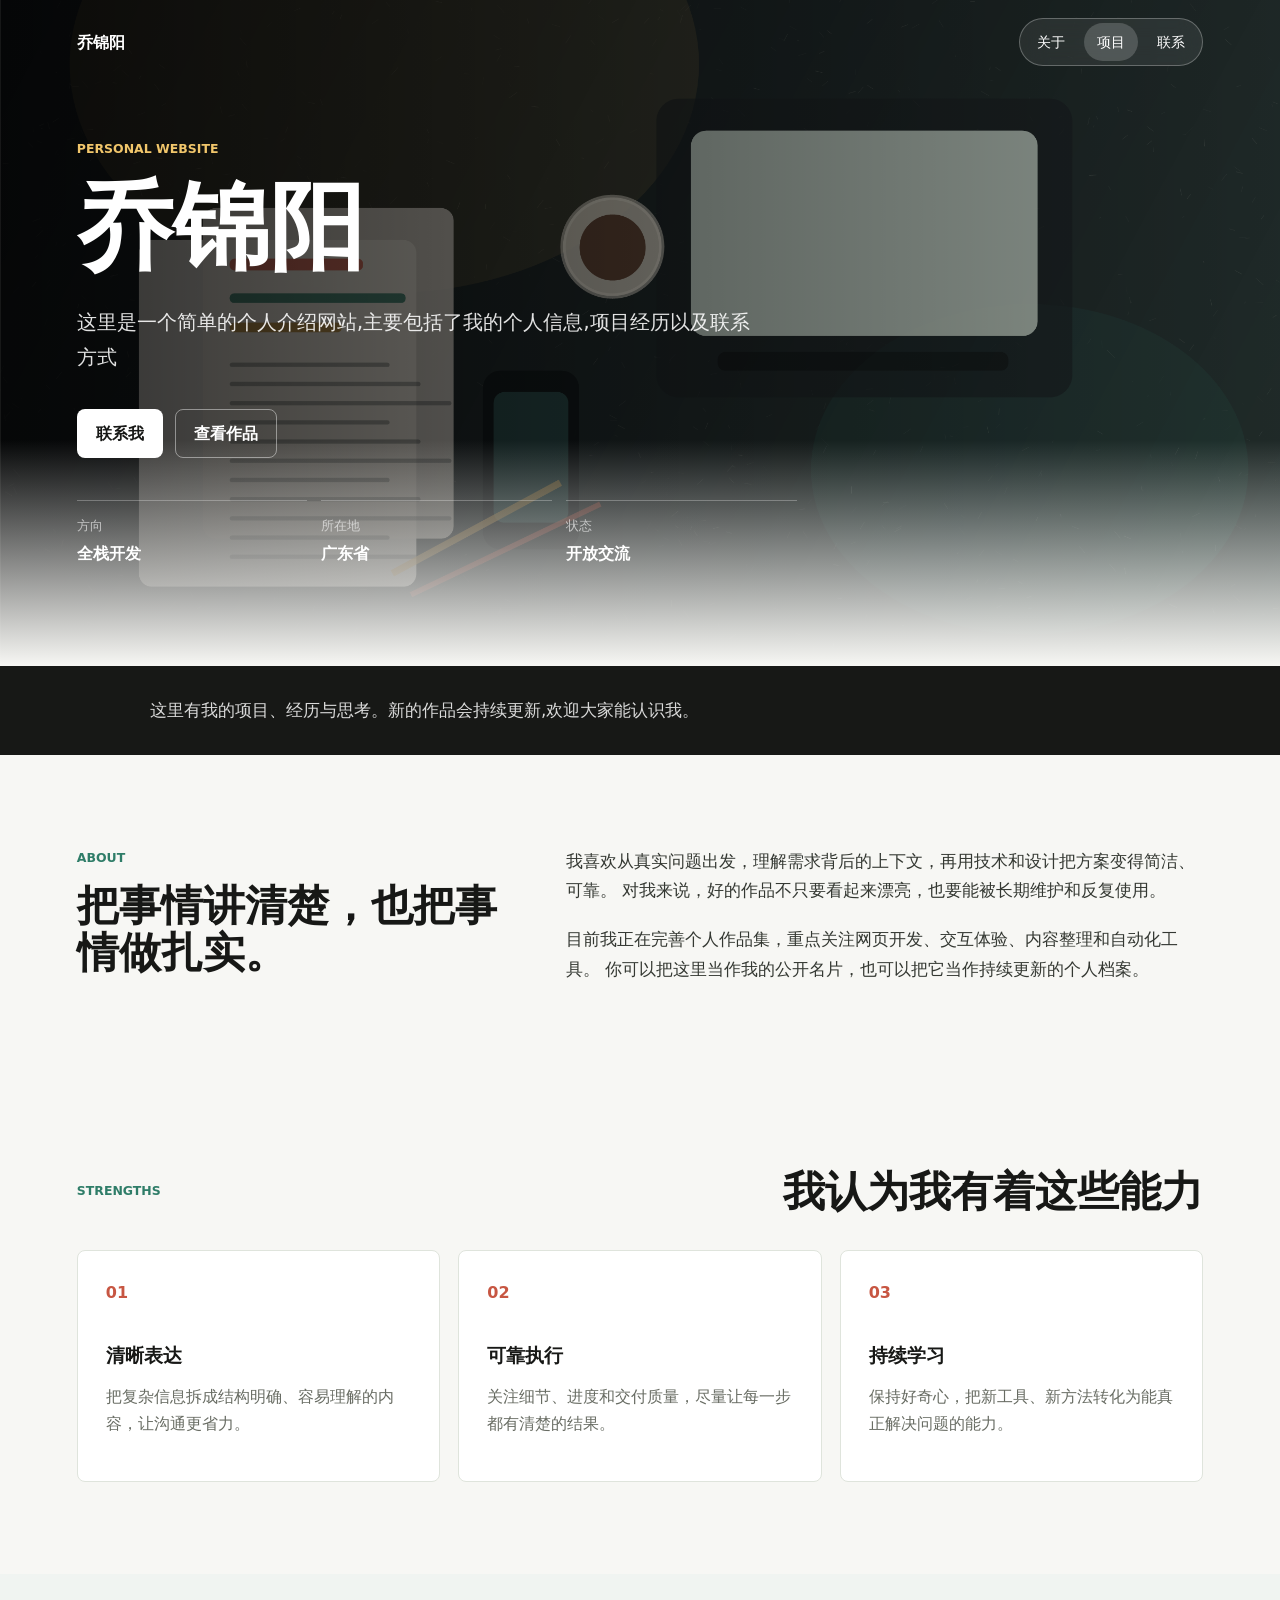
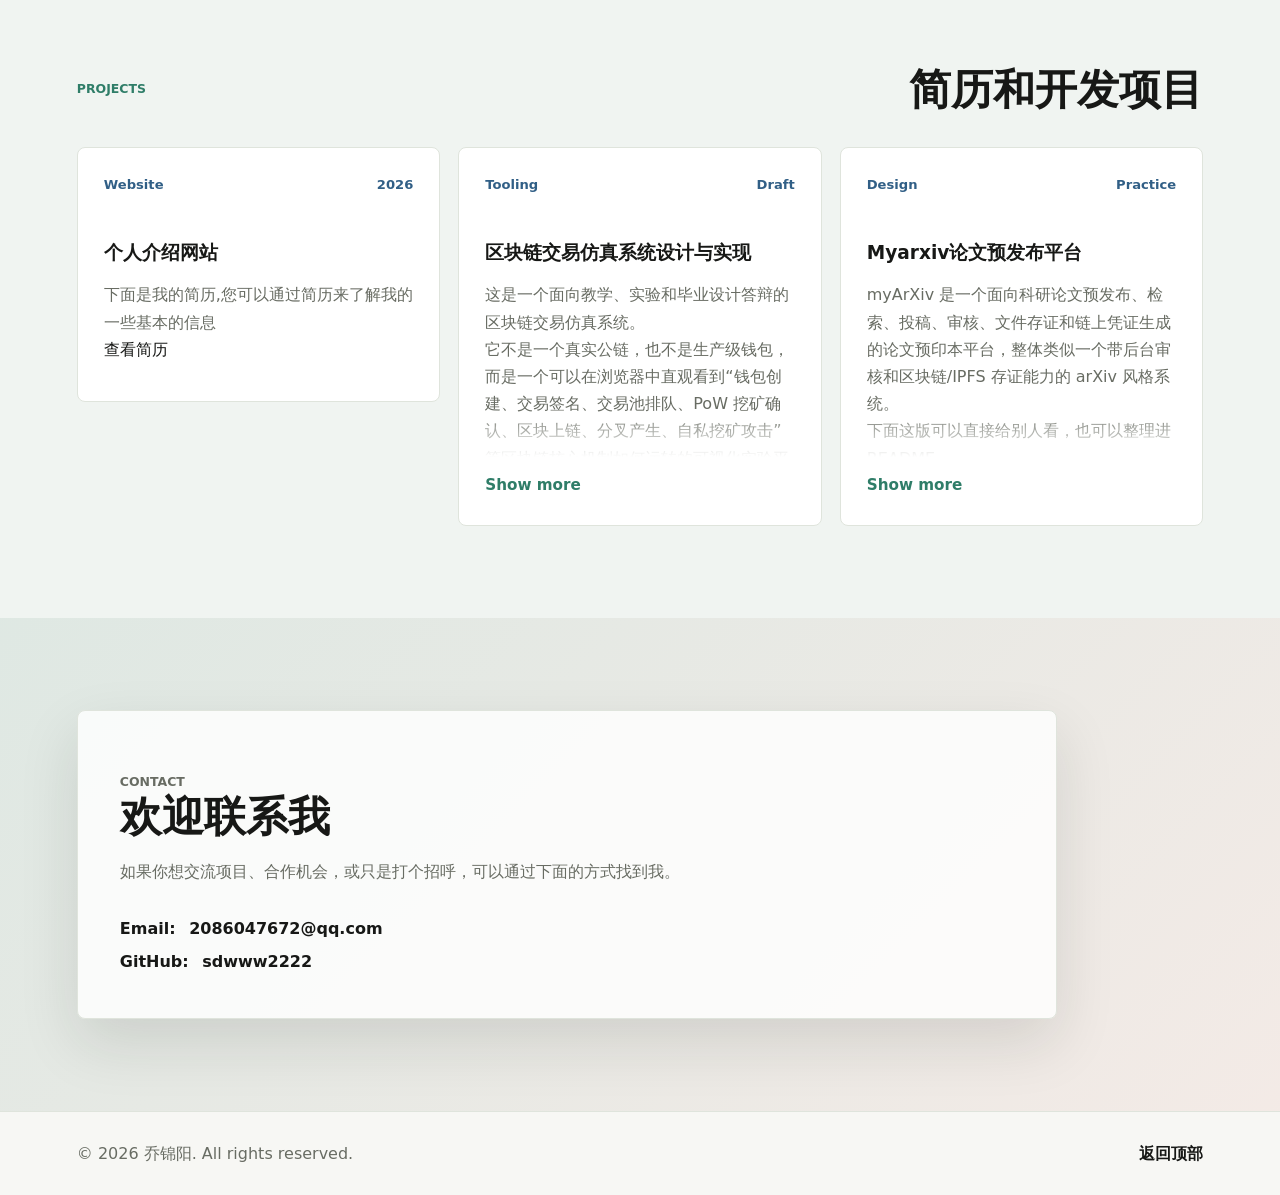
==== commit 9395817d: "调整卡片格式" ====
--- a/index.html
+++ b/index.html
@@ -8,7 +8,7 @@
       content="乔锦阳的个人介绍网站，展示个人简介、项目经历和联系方式。"
     />
     <title>乔锦阳 | 个人介绍</title>
-    <link rel="stylesheet" href="styles.css" />
+    <link rel="stylesheet" href="styles.css?v=show-more-3" />
   </head>
   <body>
     <header class="site-header">
@@ -258,6 +258,6 @@
       <a href="#top">返回顶部</a>
     </footer>
 
-    <script src="script.js"></script>
+    <script src="script.js?v=show-more-3"></script>
   </body>
 </html>
--- a/styles.css
+++ b/styles.css
@@ -347,6 +347,7 @@
 .project-list {
   display: grid;
   grid-template-columns: repeat(3, minmax(0, 1fr));
+  align-items: start;
   gap: 18px;
 }
 
@@ -373,13 +374,13 @@
   white-space: pre-line;
 }
 
-.project-card__text.is-collapsed {
+.project-card__text.is-collapsed:not(.is-expanded) {
   position: relative;
   max-height: 11rem;
   overflow: hidden;
 }
 
-.project-card__text.is-collapsed::after {
+.project-card__text.is-collapsed:not(.is-expanded)::after {
   content: "";
   position: absolute;
   right: 0;
@@ -390,15 +391,9 @@
   pointer-events: none;
 }
 
-.project-card__text.is-expanded {
-  max-height: none;
-}
-
-.project-card__text.is-expanded::after {
-  display: none;
-}
-
 .show-more-button {
+  display: inline-flex;
+  align-items: center;
   margin-top: 16px;
   padding: 0;
   border: 0;
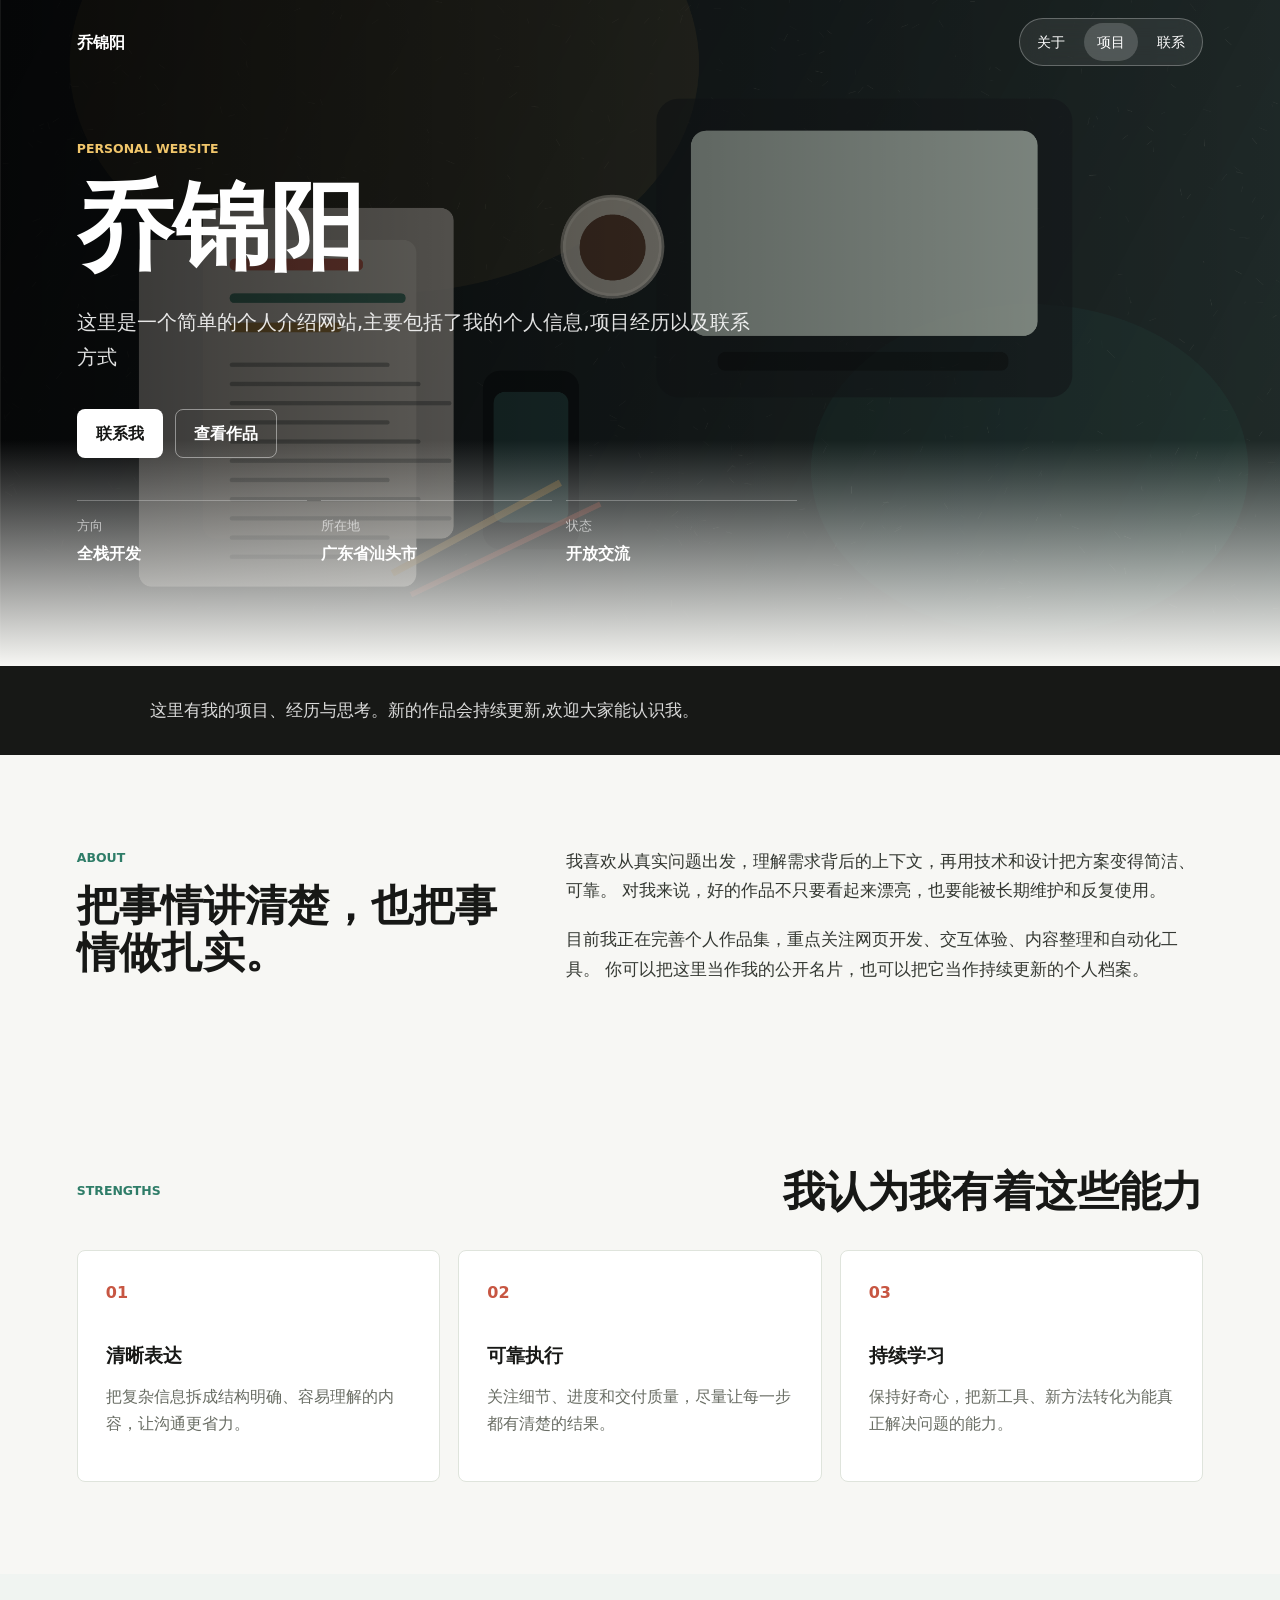
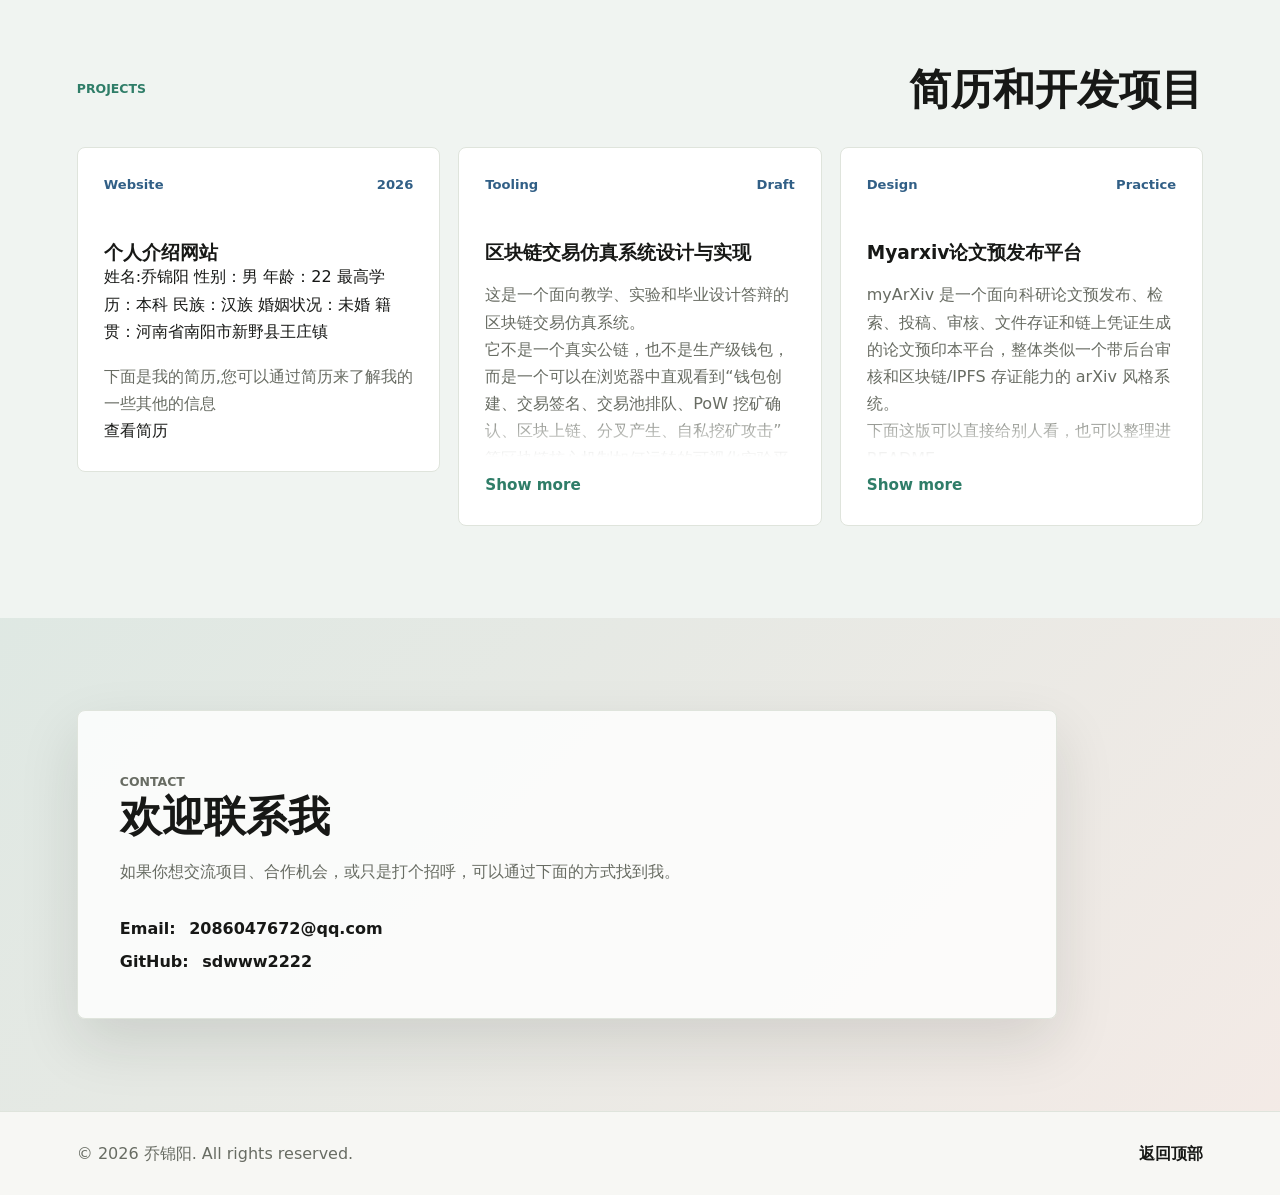
==== commit b0bdd3f8: "增加一些个人信息" ====
--- a/index.html
+++ b/index.html
@@ -39,7 +39,7 @@
             </div>
             <div>
               <dt>所在地</dt>
-              <dd>广东省</dd>
+              <dd>广东省汕头市</dd>
             </div>
             <div>
               <dt>状态</dt>
@@ -108,7 +108,14 @@
               <span>2026</span>
             </div>
             <h3>个人介绍网站</h3>
-            <p>下面是我的简历,您可以通过简历来了解我的一些基本的信息</p>
+            姓名:乔锦阳
+            性别：男
+            年龄：22
+            最高学历：本科
+            民族：汉族
+            婚姻状况：未婚
+            籍贯：河南省南阳市新野县王庄镇
+            <p>下面是我的简历,您可以通过简历来了解我的一些其他的信息</p>
              <a class="project-button" href="assets/files/乔锦阳-简历.pdf" target="_blank" rel="noreferrer">
     查看简历
   </a>
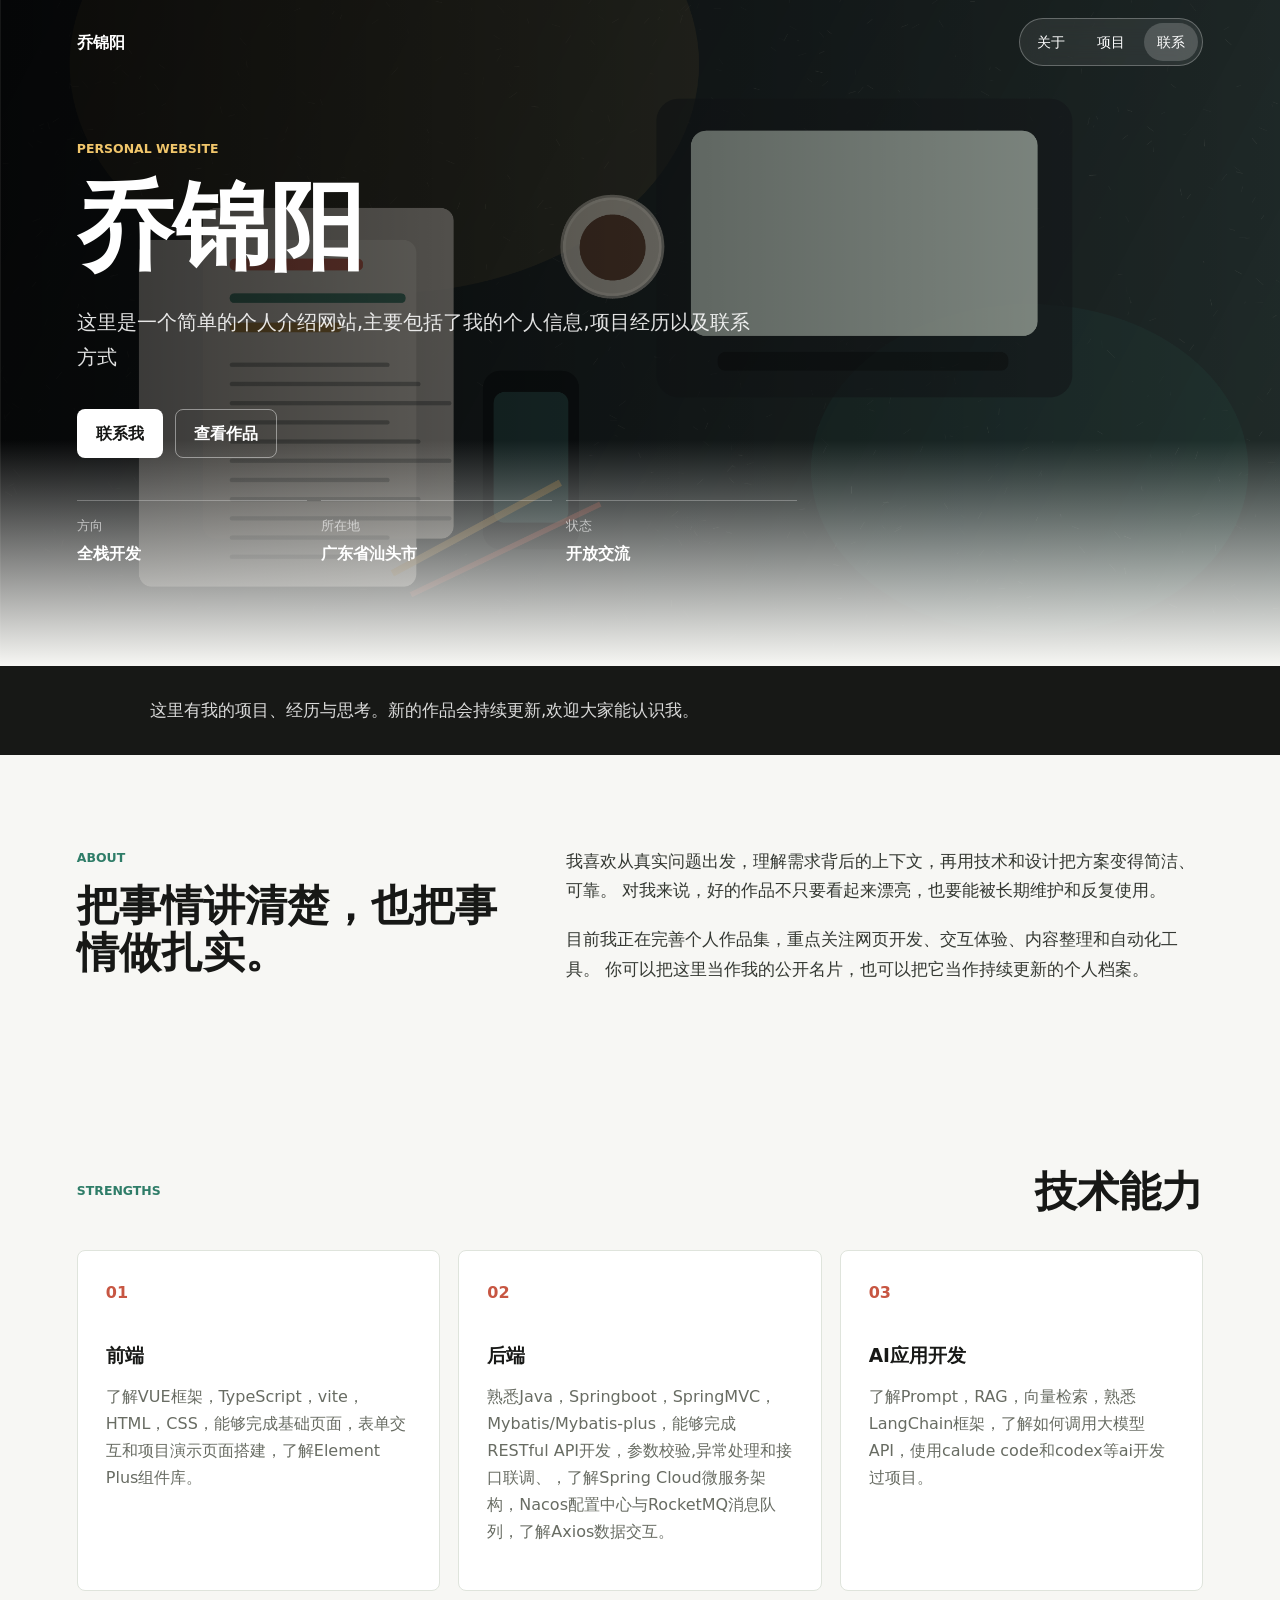
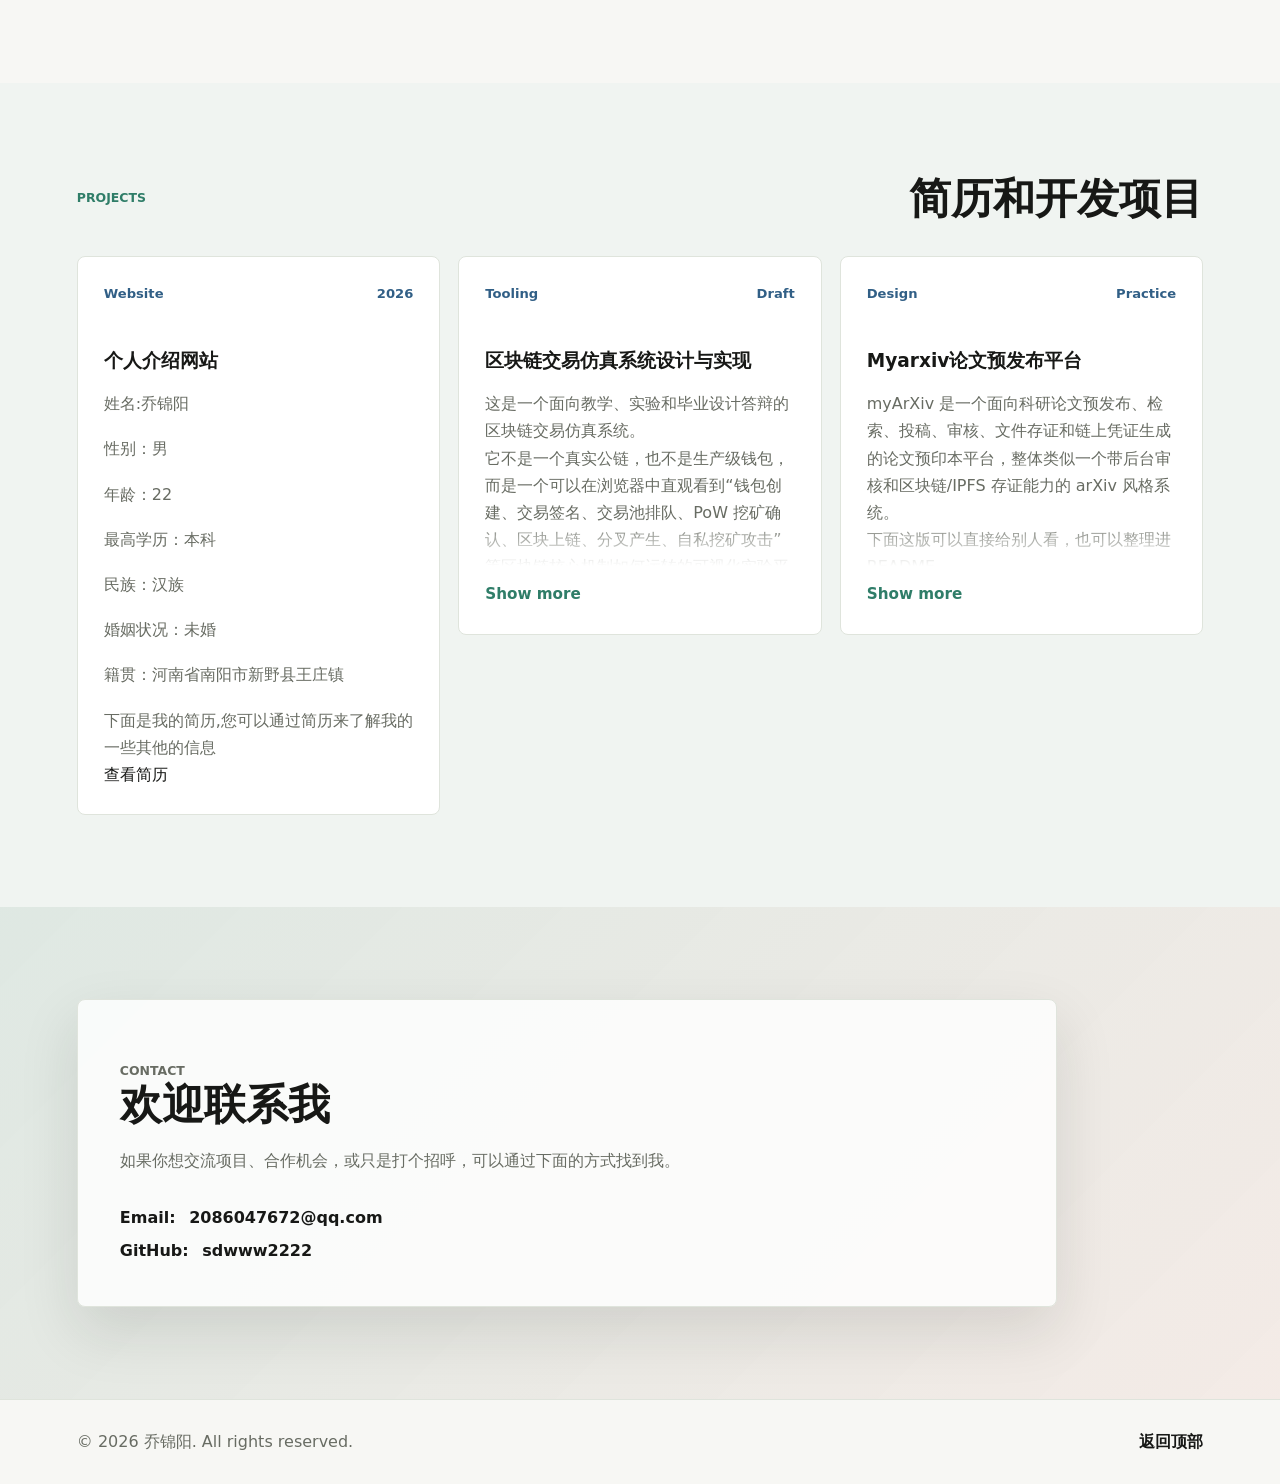
==== commit 988d5781: "优化" ====
--- a/index.html
+++ b/index.html
@@ -75,23 +75,23 @@
       <section class="section" aria-labelledby="strength-title">
         <div class="section-heading">
           <p class="section-kicker">Strengths</p>
-          <h2 id="strength-title">我认为我有着这些能力</h2>
+          <h2 id="strength-title">技术能力</h2>
         </div>
         <div class="feature-grid">
           <article class="feature-card">
             <span class="card-number">01</span>
-            <h3>清晰表达</h3>
-            <p>把复杂信息拆成结构明确、容易理解的内容，让沟通更省力。</p>
+            <h3>前端</h3>
+            <p>了解VUE框架，TypeScript，vite，HTML，CSS，能够完成基础页面，表单交互和项目演示页面搭建，了解Element Plus组件库。</p>
           </article>
           <article class="feature-card">
             <span class="card-number">02</span>
-            <h3>可靠执行</h3>
-            <p>关注细节、进度和交付质量，尽量让每一步都有清楚的结果。</p>
+            <h3>后端</h3>
+            <p>熟悉Java，Springboot，SpringMVC，Mybatis/Mybatis-plus，能够完成RESTful API开发，参数校验,异常处理和接口联调、，了解Spring Cloud微服务架构，Nacos配置中心与RocketMQ消息队列，了解Axios数据交互。</p>
           </article>
           <article class="feature-card">
             <span class="card-number">03</span>
-            <h3>持续学习</h3>
-            <p>保持好奇心，把新工具、新方法转化为能真正解决问题的能力。</p>
+            <h3>AI应用开发</h3>
+            <p>了解Prompt，RAG，向量检索，熟悉LangChain框架，了解如何调用大模型API，使用calude code和codex等ai开发过项目。</p>
           </article>
         </div>
       </section>
@@ -108,13 +108,13 @@
               <span>2026</span>
             </div>
             <h3>个人介绍网站</h3>
-            姓名:乔锦阳
-            性别：男
-            年龄：22
-            最高学历：本科
-            民族：汉族
-            婚姻状况：未婚
-            籍贯：河南省南阳市新野县王庄镇
+           <p>姓名:乔锦阳</p> 
+             <p>性别：男</p>
+             <p>年龄：22</p>
+             <p>最高学历：本科</p>
+             <p>民族：汉族</p>
+             <p>婚姻状况：未婚</p>
+             <p>籍贯：河南省南阳市新野县王庄镇</p>
             <p>下面是我的简历,您可以通过简历来了解我的一些其他的信息</p>
              <a class="project-button" href="assets/files/乔锦阳-简历.pdf" target="_blank" rel="noreferrer">
     查看简历
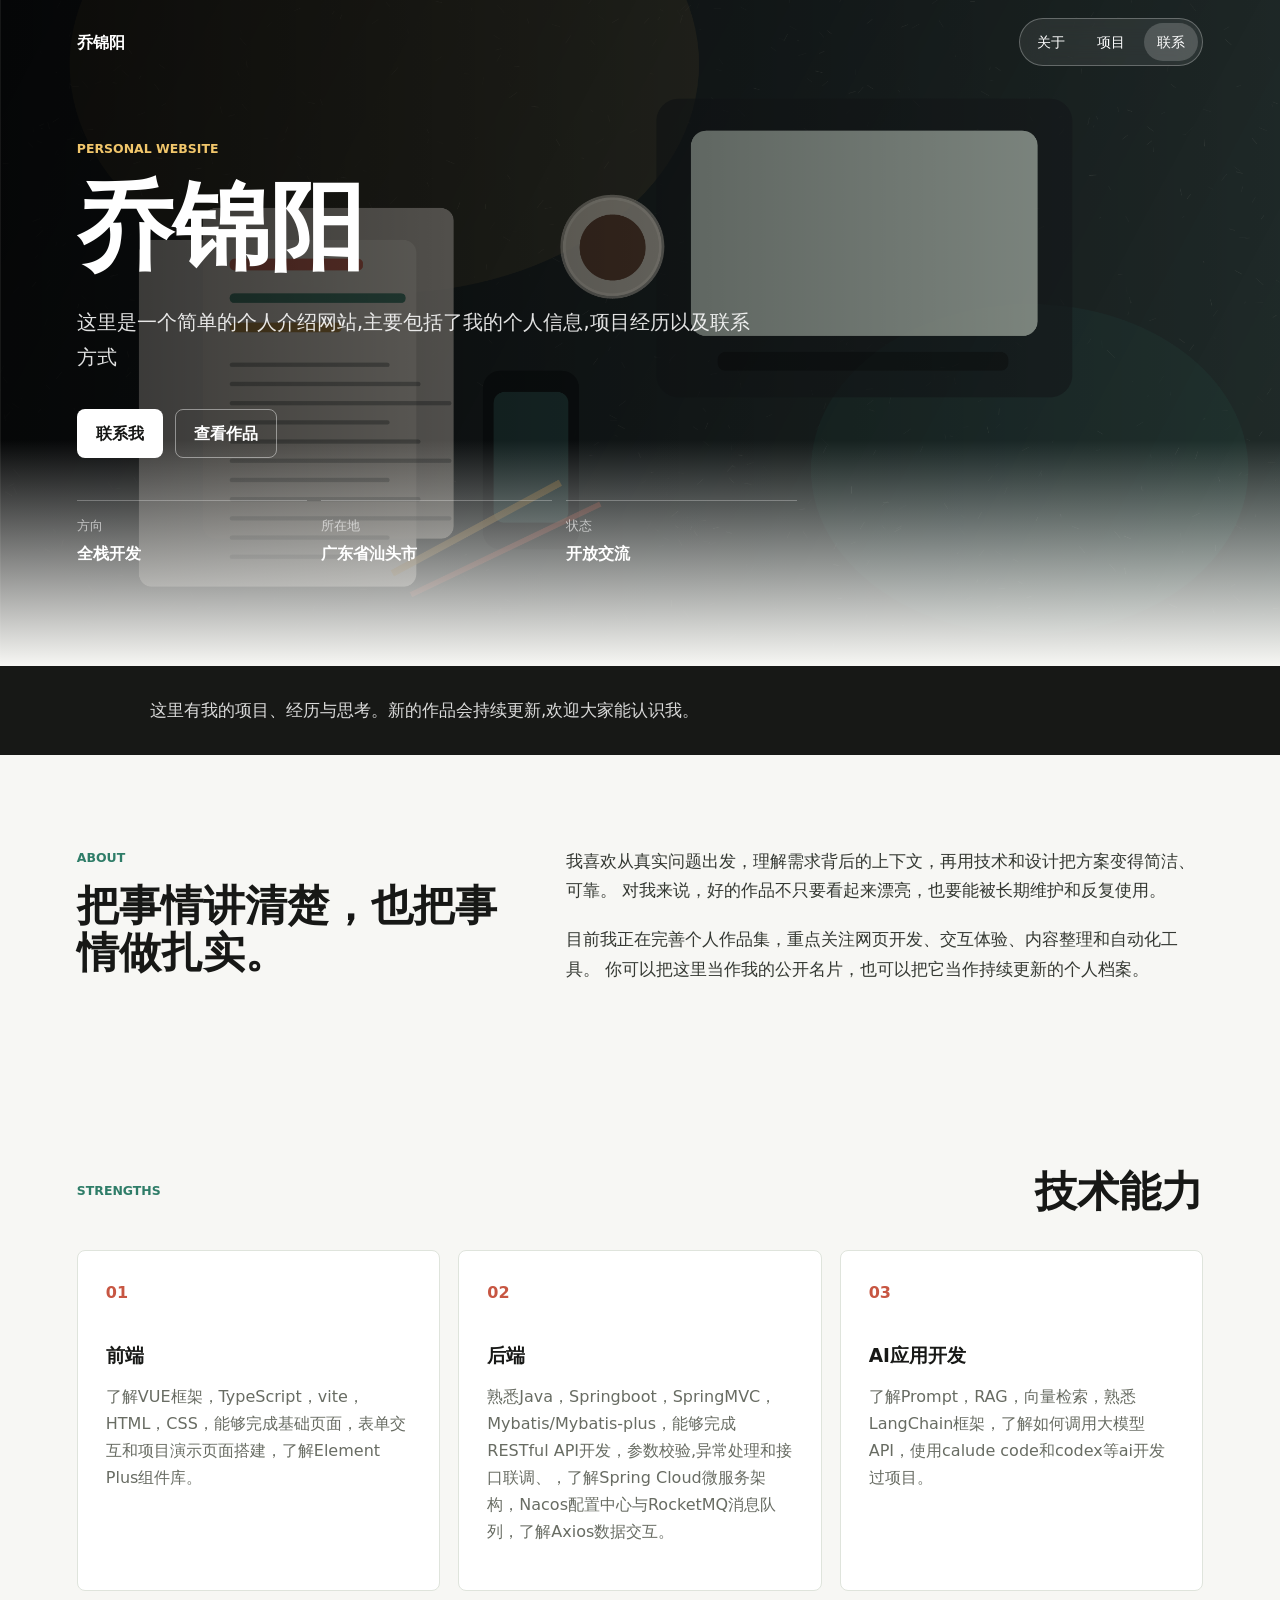
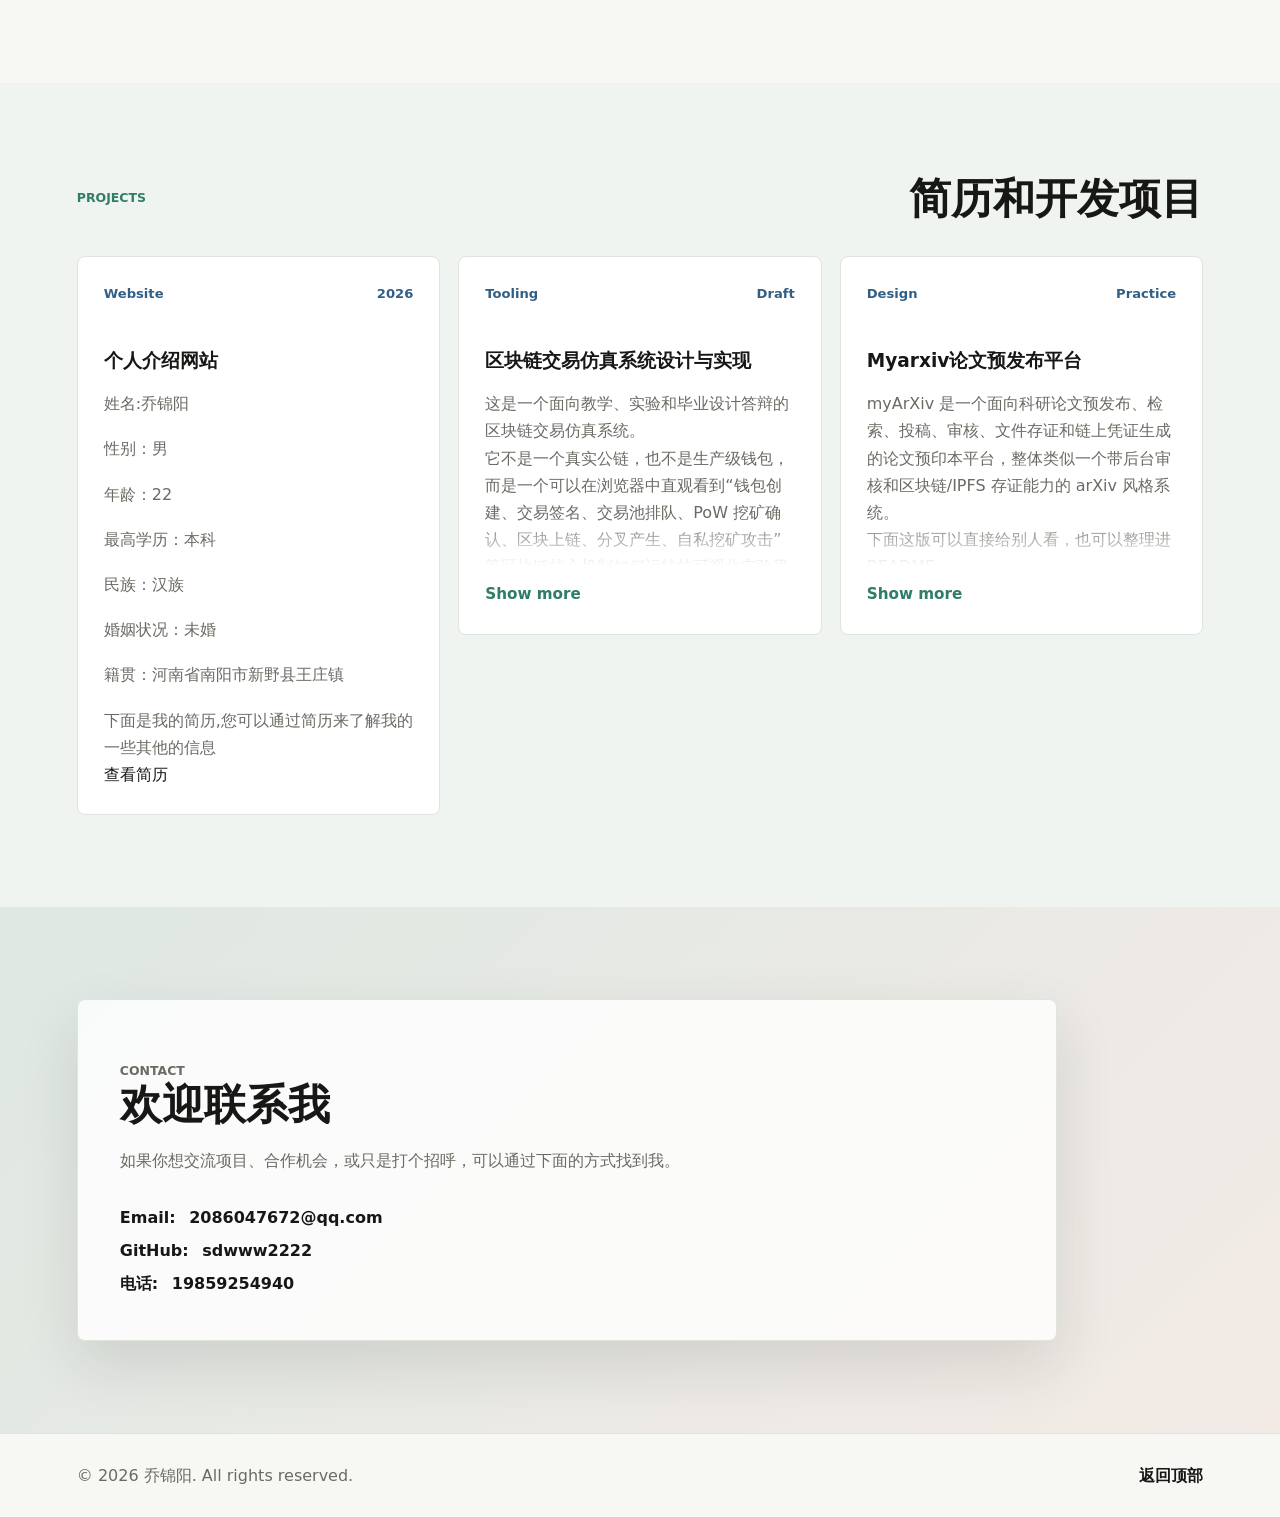
==== commit c8b9651e: "增加电话" ====
--- a/index.html
+++ b/index.html
@@ -255,6 +255,7 @@
           <div class="contact-details" aria-label="联系方式">
             <p><strong>Email:</strong> 2086047672@qq.com</p>
             <p><strong>GitHub:</strong> sdwww2222</p>
+            <p><strong>电话:</strong> 19859254940</p>
           </div>
         </div>
       </section>
